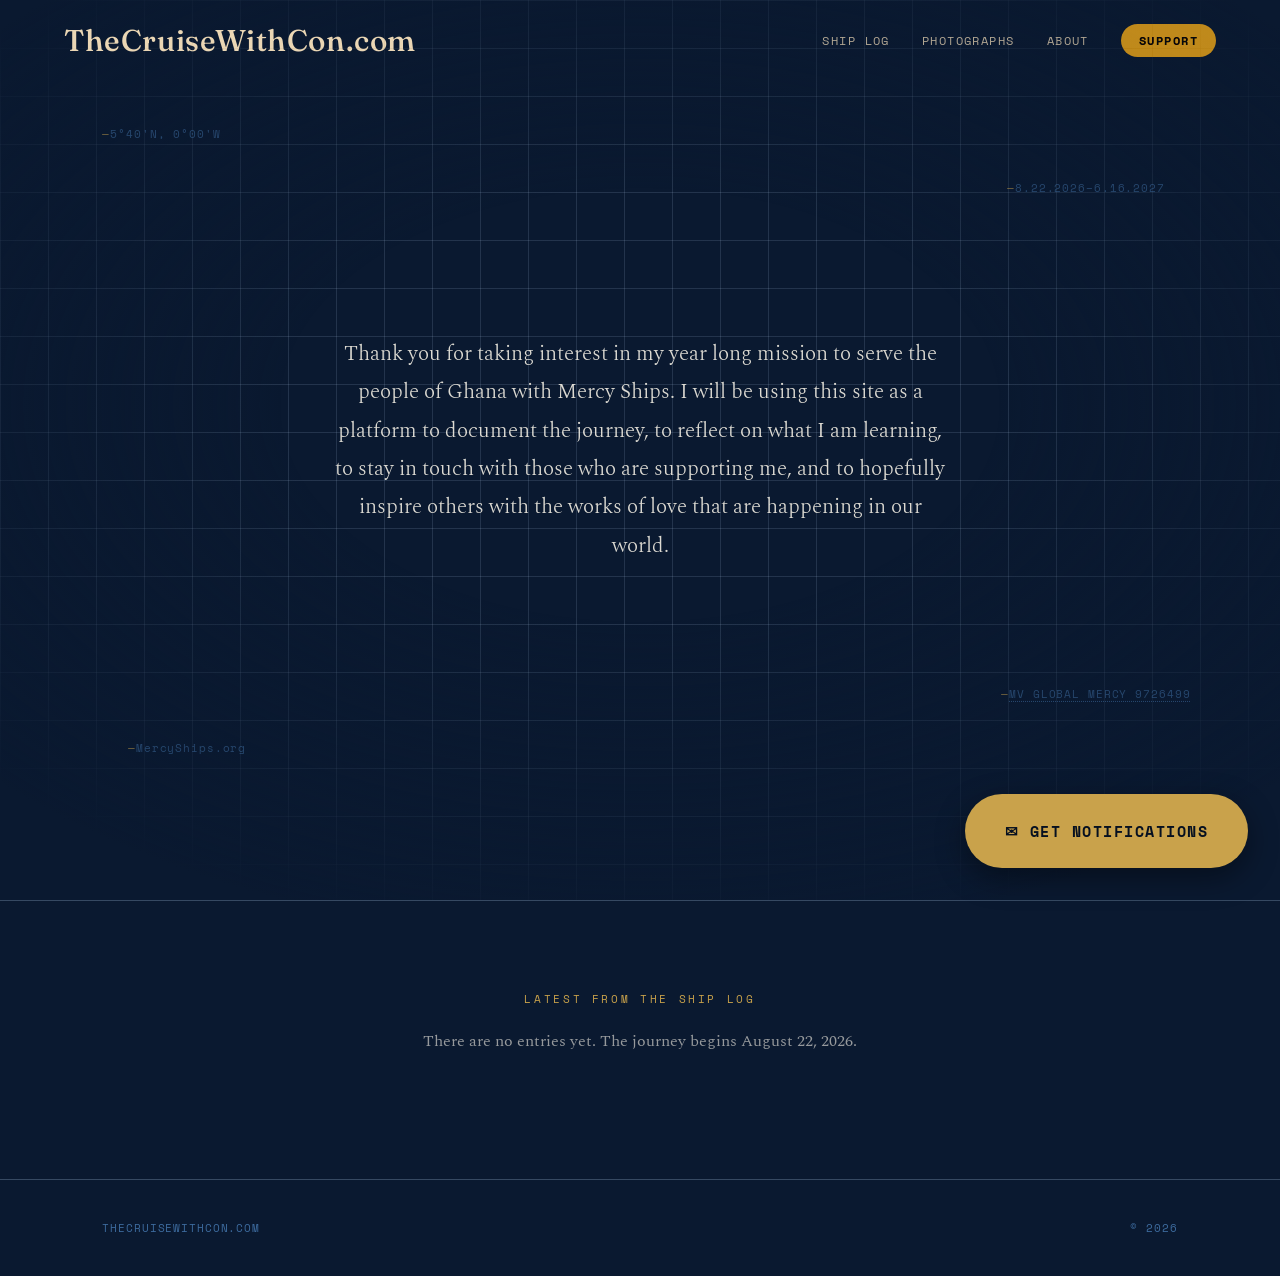
==== index.html @ 2807631b "Add files via upload" ====
<!DOCTYPE html>
<html lang="en">
<head>
<meta charset="UTF-8">
<meta name="viewport" content="width=device-width, initial-scale=1.0">
<title>TheCruiseWithCon.com</title>
<link rel="preconnect" href="https://fonts.googleapis.com">
<link rel="preconnect" href="https://fonts.gstatic.com" crossorigin>
<link href="https://fonts.googleapis.com/css2?family=Fraunces:opsz,wght@9..144,300;9..144,500;9..144,600&family=Spectral:ital,wght@0,300;0,400;1,400&family=Space+Mono:wght@400;700&display=swap" rel="stylesheet">
<link rel="stylesheet" href="css/style.css">
<style>
  /* ---- Home-only: hero ---- */
  .hero {
    position: relative;
    min-height: 100svh;
    display: flex;
    flex-direction: column;
    justify-content: center;
    align-items: center;
    text-align: center;
    padding: 0 6vw;
  }
  .grid-bg {
    position: absolute; inset: 0;
    background-image:
      linear-gradient(var(--line-pale) 1px, transparent 1px),
      linear-gradient(90deg, var(--line-pale) 1px, transparent 1px);
    background-size: 48px 48px;
    opacity: 0;
    animation: fadeGrid 2.4s ease forwards 0.2s;
  }
  .grid-bg::after {
    content: ""; position: absolute; inset: 0;
    background: radial-gradient(ellipse 70% 60% at 50% 45%, transparent 40%, var(--ink) 100%);
  }
  @keyframes fadeGrid { to { opacity: 1; } }
  .coord {
    position: absolute; font-family: 'Space Mono', monospace; font-size: 11px;
    letter-spacing: 0.08em; color: var(--line); opacity: 0; animation: fadeIn 1.2s ease forwards;
  }
  .coord::before { content: "\2014 "; color: var(--gold); }
  @keyframes fadeIn { to { opacity: 0.55; } }
  .coord-1 { top: 14%; left: 8%; animation-delay: 2.4s; }
  .coord-2 { top: 20%; right: 9%; animation-delay: 2.7s; }
  .coord-3 { bottom: 16%; left: 10%; animation-delay: 3s; }
  .coord-4 { bottom: 22%; right: 7%; animation-delay: 3.3s; }
  .coord a { color: inherit; text-decoration: underline dotted; text-underline-offset: 3px; }
  .coord a:hover, .coord a:focus-visible { color: var(--gold-bright); }
  .hero-content { position: relative; z-index: 5; opacity: 0; animation: riseIn 1.4s ease forwards 1.4s; }
  @keyframes riseIn { from { opacity: 0; transform: translateY(18px); } to { opacity: 1; transform: translateY(0); } }
  .welcome-blurb {
    max-width: 620px; font-weight: 300; font-family: 'Spectral', serif;
    font-size: clamp(1.05rem, 2vw, 1.3rem); line-height: 1.85; color: rgba(244, 239, 228, 0.9);
  }
  .scroll-cue {
    position: absolute; bottom: 40px; left: 50%; transform: translateX(-50%);
    font-family: 'Space Mono', monospace; font-size: 10px; letter-spacing: 0.2em; text-transform: uppercase;
    color: var(--line); display: flex; flex-direction: column; align-items: center; gap: 10px;
    opacity: 0; animation: fadeIn 1s ease forwards 2.4s;
  }
  .scroll-cue .stem { width: 1px; height: 34px; background: linear-gradient(var(--gold), transparent); animation: stemPulse 2.2s ease-in-out infinite 3s; }
  @keyframes stemPulse { 0%,100% { opacity: 0.4; } 50% { opacity: 1; } }
</style>
</head>
<body>

<nav>
  <a class="wordmark" href="index.html">TheCruiseWithCon.com</a>
  <ul>
    <li><a class="navlink" href="log.html">Ship Log</a></li>
    <li><a class="navlink" href="photos.html">Photographs</a></li>
    <li><a class="navlink" href="story.html">About</a></li>
    <li><a class="navlink nav-btn" href="support.html">Support</a></li>
  </ul>
</nav>

<section class="hero">
  <div class="grid-bg"></div>
  <span class="coord coord-1">5°40'N, 0°00'W</span>
  <span class="coord coord-2">8.22.2026&ndash;6.16.2027</span>
  <span class="coord coord-3">MercyShips.org</span>
  <span class="coord coord-4"><a href="https://www.marinetraffic.com/ais/details/ships/imo:9726499" target="_blank" rel="noopener">MV GLOBAL MERCY 9726499</a></span>

  <div class="hero-content">
    <p class="welcome-blurb">Thank you for taking interest in my year long mission to serve the people of Ghana with Mercy Ships. I will be using this site as a platform to document the journey, to reflect on what I am learning, to stay in touch with those who are supporting me, and to hopefully inspire others with the works of love that are happening in our world.</p>
  </div>
</section>

<main>
  <section class="latest-log">
    <span class="label">Latest From The Ship Log</span>
    <div id="latest-post-slot">
      <!-- Populated automatically by js/site.js from js/data.js -->
    </div>
  </section>
</main>

<footer>
  <span>TheCruiseWithCon.com</span>
  <span>&copy; 2026</span>
</footer>

<!-- Floating email signup — persistent on every page -->
<button class="signup-btn" id="signup-btn" aria-haspopup="dialog">&#9993; Get Notifications</button>
<div class="signup-modal" id="signup-modal" role="dialog" aria-modal="true" aria-labelledby="signup-title">
  <div class="modal-card">
    <button class="close-modal" aria-label="Close">&times;</button>
    <h3 id="signup-title">Follow the voyage</h3>
    <p>Receive email updates when new posts are added to the Ship Log, along with any prayer requests.</p>
    <form id="signup-form" name="signup" method="POST" data-netlify="true" netlify-honeypot="bot-field">
      <input type="hidden" name="form-name" value="signup">
      <p class="hp-field"><label>Don't fill this out if you're human: <input name="bot-field"></label></p>
      <input type="email" name="email" placeholder="you@email.com" required>
      <button type="submit">Notify Me</button>
    </form>
    <p class="form-success" id="form-success">You're on the list &mdash; thank you! You'll hear from me when there's news from the ship.</p>
    <p class="form-error" id="form-error">Something went wrong. Please try again, or email me directly.</p>
  </div>
</div>

<script src="js/data.js"></script>
<script src="js/site.js"></script>
</body>
</html>
---- css/style.css ----
/* =========================================================
   CRUISE WITH CON — Shared Design System
   Blueprint blue + brass/gold nautical accents
   ========================================================= */

:root {
  --ink: #0a1930;
  --ink-deep: #061020;
  --line: #3d6b9e;
  --line-pale: rgba(168, 197, 224, 0.16);
  --line-pale-strong: rgba(168, 197, 224, 0.28);
  --gold: #c9a24b;
  --gold-bright: #e8c874;
  --paper: #f4efe4;
}

* { margin: 0; padding: 0; box-sizing: border-box; }

html { scroll-behavior: smooth; }

body {
  background: var(--ink);
  color: var(--paper);
  font-family: 'Spectral', serif;
  overflow-x: hidden;
}

@media (prefers-reduced-motion: reduce) {
  * { animation-duration: 0.01ms !important; animation-iteration-count: 1 !important; transition-duration: 0.01ms !important; }
}

a { color: inherit; }

/* ---------------------------------------------------------
   NAV — shared across every page
   --------------------------------------------------------- */
nav {
  position: fixed;
  top: 0; left: 0; right: 0;
  z-index: 20;
  display: flex;
  justify-content: space-between;
  align-items: center;
  padding: 22px 5vw;
  font-family: 'Space Mono', monospace;
  font-size: 12px;
  letter-spacing: 0.12em;
  text-transform: uppercase;
  color: var(--paper);
  mix-blend-mode: difference;
}
nav .wordmark {
  font-family: 'Fraunces', serif;
  font-size: 30px;              /* doubled per request */
  letter-spacing: 0.02em;
  text-transform: none;
  font-weight: 500;
  text-decoration: none;
}
nav ul { list-style: none; display: flex; gap: 32px; }
nav a.navlink { color: inherit; text-decoration: none; opacity: 0.75; transition: opacity 0.25s ease; }
nav a.navlink:hover, nav a.navlink:focus-visible { opacity: 1; }
nav a.navlink[aria-current="page"] { opacity: 1; border-bottom: 1px solid var(--gold); padding-bottom: 3px; }
nav a.navlink.nav-btn {
  opacity: 1;
  background: var(--gold);
  color: var(--ink-deep);
  border: none;
  padding: 8px 18px;
  border-radius: 999px;
  font-weight: 700;
  transition: background 0.2s ease, transform 0.2s ease;
}
nav a.navlink.nav-btn:hover, nav a.navlink.nav-btn:focus-visible {
  background: var(--gold-bright);
  transform: translateY(-1px);
}
nav a.navlink.nav-btn[aria-current="page"] { background: var(--gold-bright); }

/* ---------------------------------------------------------
   PAGE HEADER — used on every interior page (not the hero)
   --------------------------------------------------------- */
.page-header {
  position: relative;
  padding: 180px 8vw 90px;
  border-bottom: 1px solid var(--line-pale-strong);
  background-image:
    linear-gradient(var(--line-pale) 1px, transparent 1px),
    linear-gradient(90deg, var(--line-pale) 1px, transparent 1px);
  background-size: 48px 48px;
}
.page-header::after {
  content: "";
  position: absolute; inset: 0;
  background: radial-gradient(ellipse 80% 70% at 30% 20%, transparent 30%, var(--ink) 100%);
  pointer-events: none;
}
.page-header .eyebrow {
  position: relative; z-index: 2;
  font-family: 'Space Mono', monospace;
  font-size: 11px;
  letter-spacing: 0.28em;
  text-transform: uppercase;
  color: var(--gold-bright);
  margin-bottom: 18px;
  display: block;
}
.page-header h1 {
  position: relative; z-index: 2;
  font-family: 'Fraunces', serif;
  font-weight: 500;
  font-size: clamp(2.2rem, 6vw, 4.2rem);
  line-height: 1;
}
.page-header h1 em { font-style: italic; font-weight: 300; color: var(--gold-bright); }
.page-header .dek {
  position: relative; z-index: 2;
  max-width: 560px;
  margin-top: 22px;
  font-size: 1.05rem;
  font-weight: 300;
  line-height: 1.7;
  color: rgba(244,239,228,0.82);
}

main { position: relative; z-index: 1; }

/* ---------------------------------------------------------
   PLACEHOLDER MARKER — visual map of what's incomplete
   --------------------------------------------------------- */
.placeholder {
  position: relative;
  border: 1px dashed rgba(201, 162, 75, 0.55);
  background: rgba(201, 162, 75, 0.05);
  border-radius: 2px;
}
.placeholder::before {
  content: attr(data-placeholder);
  position: absolute;
  top: -11px; left: 14px;
  background: var(--ink);
  padding: 0 8px;
  font-family: 'Space Mono', monospace;
  font-size: 10px;
  letter-spacing: 0.14em;
  text-transform: uppercase;
  color: var(--gold-bright);
}

/* ---------------------------------------------------------
   SECTION LABELS
   --------------------------------------------------------- */
.label {
  font-family: 'Space Mono', monospace;
  font-size: 11px;
  letter-spacing: 0.24em;
  text-transform: uppercase;
  color: var(--gold);
  display: block;
}

/* ---------------------------------------------------------
   HOME — latest log teaser
   --------------------------------------------------------- */
.latest-log {
  padding: 10vh 8vw 14vh;
  border-top: 1px solid var(--line-pale-strong);
  text-align: center;
}
.latest-log .label { margin-bottom: 22px; }
#latest-post-slot {
  max-width: 560px;
  margin: 0 auto;
}
#latest-post-slot a {
  text-decoration: none;
  display: block;
}
#latest-post-slot .post-date {
  font-family: 'Space Mono', monospace;
  font-size: 12px;
  letter-spacing: 0.1em;
  color: var(--line);
  margin-bottom: 10px;
}
#latest-post-slot .post-title {
  font-family: 'Fraunces', serif;
  font-weight: 500;
  font-size: clamp(1.6rem, 4vw, 2.4rem);
  transition: color 0.25s ease;
}
#latest-post-slot a:hover .post-title,
#latest-post-slot a:focus-visible .post-title { color: var(--gold-bright); }

.about-line {
  max-width: 620px;
  margin: 0 auto;
  padding: 8vh 8vw 0;
  text-align: center;
  font-size: 1.05rem;
  font-weight: 300;
  line-height: 1.7;
  color: rgba(244,239,228,0.85);
}

/* ---------------------------------------------------------
   LOG — list of entries
   --------------------------------------------------------- */
.log-list {
  max-width: 780px;
  margin: 0 auto;
  padding: 8vh 8vw 16vh;
}
.log-entry {
  padding: 40px 0;
  border-bottom: 1px solid var(--line-pale-strong);
}
.log-entry:first-child { padding-top: 0; }
.log-entry .post-date {
  font-family: 'Space Mono', monospace;
  font-size: 12px;
  letter-spacing: 0.1em;
  color: var(--line);
  margin-bottom: 10px;
}
.log-entry h2 {
  font-family: 'Fraunces', serif;
  font-weight: 500;
  font-size: clamp(1.4rem, 3.4vw, 2rem);
  margin-bottom: 12px;
}
.log-entry h2 a { text-decoration: none; }
.log-entry h2 a:hover, .log-entry h2 a:focus-visible { color: var(--gold-bright); }
.log-entry .excerpt {
  font-weight: 300;
  line-height: 1.75;
  color: rgba(244,239,228,0.85);
  max-width: 640px;
}
.log-entry .prayer-note {
  margin-top: 18px;
  padding: 16px 20px;
  border-left: 2px solid var(--gold);
  font-size: 0.92rem;
  font-style: italic;
  color: rgba(232,200,116,0.9);
  background: rgba(201,162,75,0.06);
}
.log-entry .photo-count {
  margin-top: 14px;
  font-family: 'Space Mono', monospace;
  font-size: 11px;
  letter-spacing: 0.08em;
  color: var(--gold);
  text-decoration: none;
  display: inline-block;
}
.log-entry .photo-count:hover { color: var(--gold-bright); }

/* ---------------------------------------------------------
   PHOTOGRAPHS — grid
   --------------------------------------------------------- */
.photo-grid {
  max-width: 1100px;
  margin: 0 auto;
  padding: 8vh 6vw 16vh;
  display: grid;
  grid-template-columns: repeat(auto-fill, minmax(300px, 1fr));
  gap: 42px 32px;
}
.photo-card figure {
  border: 1px solid var(--line-pale-strong);
  padding: 10px;
}
.photo-card img {
  width: 100%;
  display: block;
  filter: sepia(8%) saturate(85%);
}
.photo-card figcaption {
  padding: 14px 4px 4px;
  font-weight: 300;
  font-size: 0.95rem;
  line-height: 1.5;
  color: rgba(244,239,228,0.85);
}
.photo-card .from-post {
  display: inline-block;
  margin-top: 8px;
  font-family: 'Space Mono', monospace;
  font-size: 10.5px;
  letter-spacing: 0.08em;
  text-transform: uppercase;
  color: var(--gold);
  text-decoration: none;
}
.photo-card .from-post:hover { color: var(--gold-bright); }

/* ---------------------------------------------------------
   SUPPORT
   --------------------------------------------------------- */
.support-body {
  max-width: 680px;
  margin: 0 auto;
  padding: 8vh 8vw 16vh;
}
.support-body .intro {
  font-weight: 300;
  line-height: 1.8;
  font-size: 1.05rem;
  color: rgba(244,239,228,0.88);
  margin-bottom: 48px;
}
.give-methods {
  display: grid;
  grid-template-columns: repeat(auto-fit, minmax(200px, 1fr));
  gap: 20px;
  margin-bottom: 56px;
}
.give-method {
  border: 1px solid var(--line-pale-strong);
  padding: 26px;
}
.give-method .label { margin-bottom: 12px; }
.give-method .value {
  font-family: 'Fraunces', serif;
  font-size: 1.25rem;
}
.give-method .value.value-compact { font-size: 1.02rem; word-break: break-word; }
.support-divider {
  border: none;
  border-top: 1px solid var(--line-pale-strong);
  margin: 48px 0;
}
.substack-pointer {
  font-weight: 300;
  line-height: 1.75;
  color: rgba(244,239,228,0.82);
}
.substack-btn {
  display: inline-flex;
  align-items: center;
  gap: 8px;
  margin-top: 18px;
  padding: 13px 26px;
  background: transparent;
  border: 1px solid var(--gold);
  border-radius: 999px;
  color: var(--gold-bright) !important;
  text-decoration: none !important;
  font-family: 'Space Mono', monospace;
  font-size: 12px;
  letter-spacing: 0.08em;
  text-transform: uppercase;
  transition: background 0.2s ease, color 0.2s ease;
}
.substack-btn:hover, .substack-btn:focus-visible {
  background: var(--gold);
  color: var(--ink-deep) !important;
}
.prayer-general {
  border: 1px solid var(--line-pale-strong);
  border-left: 2px solid var(--gold);
  padding: 26px;
  margin-top: 12px;
}
.prayer-general .label { margin-bottom: 12px; }

/* ---------------------------------------------------------
   SUPPORT — icon nav + fine print
   --------------------------------------------------------- */
.support-icon-nav {
  display: flex;
  justify-content: center;
  gap: 20px;
  flex-wrap: wrap;
  margin-bottom: 56px;
}
.icon-link {
  display: flex;
  flex-direction: column;
  align-items: center;
  gap: 10px;
  text-decoration: none;
  padding: 22px 28px;
  border: 1px solid var(--line-pale-strong);
  border-radius: 4px;
  transition: border-color 0.2s ease, transform 0.2s ease;
  min-width: 120px;
}
.icon-link:hover, .icon-link:focus-visible {
  border-color: var(--gold);
  transform: translateY(-2px);
}
.icon-link svg { width: 30px; height: 30px; }
.icon-link svg circle, .icon-link svg path, .icon-link svg line { stroke: var(--gold-bright); }
.icon-link span {
  font-family: 'Space Mono', monospace;
  font-size: 11px;
  letter-spacing: 0.14em;
  text-transform: uppercase;
  color: var(--paper);
}
.support-section { scroll-margin-top: 100px; margin-bottom: 56px; }
.support-section h2 {
  font-family: 'Fraunces', serif;
  font-weight: 500;
  font-size: 1.5rem;
  color: var(--gold-bright);
  margin-bottom: 20px;
  padding-bottom: 12px;
  border-bottom: 1px solid rgba(201, 162, 75, 0.35);
}
.support-section p {
  font-weight: 300;
  line-height: 1.8;
  font-size: 1.02rem;
  color: rgba(244,239,228,0.88);
  margin-bottom: 18px;
}
.support-section ol {
  margin: 0 0 18px 22px;
  font-weight: 300;
  line-height: 1.8;
  font-size: 1.02rem;
  color: rgba(244,239,228,0.88);
}
.support-section ol li { margin-bottom: 6px; }
.fine-print {
  font-size: 0.86rem;
  line-height: 1.7;
  color: rgba(168, 197, 224, 0.65);
}

/* ---------------------------------------------------------
   STORY
   --------------------------------------------------------- */
.story-body {
  max-width: 680px;
  margin: 0 auto;
  padding: 8vh 8vw 16vh;
  font-weight: 300;
  line-height: 1.85;
  font-size: 1.08rem;
  color: rgba(244,239,228,0.88);
}
.story-body h2 {
  font-family: 'Fraunces', serif;
  font-weight: 500;
  font-size: 1.5rem;
  color: var(--gold-bright);
  margin: 44px 0 16px;
  padding-bottom: 12px;
  border-bottom: 1px solid rgba(201, 162, 75, 0.35);
}
.story-body p { border-left: 2px solid rgba(201, 162, 75, 0.4); padding-left: 20px; }
.story-body .placeholder { padding: 28px 24px; margin: 10px 0 30px; border-left: none; }
.story-body em { color: var(--gold-bright); font-style: italic; }

/* ---------------------------------------------------------
   STORY — Basic Facts grid
   --------------------------------------------------------- */
.fact-grid {
  display: grid;
  grid-template-columns: repeat(auto-fit, minmax(220px, 1fr));
  gap: 18px;
  margin: 10px 0 50px;
}
.fact-card {
  border: 1px solid var(--line-pale-strong);
  border-left: 2px solid var(--gold);
  padding: 20px 22px;
  padding-left: 20px;
}
.fact-card .label { margin-bottom: 8px; }
.fact-card .value {
  font-family: 'Fraunces', serif;
  font-size: 1.1rem;
  line-height: 1.4;
}
.fact-card.wide {
  grid-column: 1 / -1;
}
.fact-card.wide .value {
  font-family: 'Spectral', serif;
  font-weight: 300;
  font-size: 1rem;
  line-height: 1.7;
  color: rgba(244,239,228,0.85);
}

/* ---------------------------------------------------------
   FLOATING SIGNUP BUTTON — persistent, bottom right
   --------------------------------------------------------- */
.signup-btn {
  position: fixed;
  bottom: 32px;
  right: 32px;
  z-index: 30;
  display: flex;
  align-items: center;
  gap: 14px;
  padding: 26px 40px;
  background: var(--gold);
  color: var(--ink-deep);
  border: none;
  border-radius: 999px;
  font-family: 'Space Mono', monospace;
  font-size: 15px;
  letter-spacing: 0.1em;
  text-transform: uppercase;
  font-weight: 700;
  cursor: pointer;
  box-shadow: 0 10px 30px rgba(0,0,0,0.4);
  transition: transform 0.2s ease, background 0.2s ease;
}
.signup-btn:hover, .signup-btn:focus-visible {
  background: var(--gold-bright);
  transform: translateY(-2px);
}

.signup-modal {
  position: fixed;
  inset: 0;
  z-index: 40;
  display: none;
  align-items: center;
  justify-content: center;
  background: rgba(6, 16, 32, 0.82);
  padding: 24px;
}
.signup-modal.open { display: flex; }
.signup-modal .modal-card {
  width: 100%;
  max-width: 420px;
  background: var(--ink-deep);
  border: 1px solid var(--line-pale-strong);
  padding: 40px 32px;
  position: relative;
}
.signup-modal h3 {
  font-family: 'Fraunces', serif;
  font-weight: 500;
  font-size: 1.5rem;
  margin-bottom: 12px;
}
.signup-modal p {
  font-weight: 300;
  font-size: 0.95rem;
  line-height: 1.6;
  color: rgba(244,239,228,0.8);
  margin-bottom: 24px;
}
.signup-modal form { display: flex; flex-direction: column; gap: 14px; }
.signup-modal input[type="email"] {
  background: transparent;
  border: 1px solid var(--line-pale-strong);
  color: var(--paper);
  padding: 12px 14px;
  font-family: 'Spectral', serif;
  font-size: 1rem;
}
.signup-modal input[type="email"]::placeholder { color: rgba(244,239,228,0.4); }
.signup-modal button[type="submit"] {
  background: var(--gold);
  color: var(--ink-deep);
  border: none;
  padding: 12px 14px;
  font-family: 'Space Mono', monospace;
  font-size: 11.5px;
  letter-spacing: 0.1em;
  text-transform: uppercase;
  font-weight: 700;
  cursor: pointer;
}
.signup-modal .close-modal {
  position: absolute;
  top: 16px; right: 18px;
  background: none;
  border: none;
  color: var(--paper);
  font-size: 20px;
  cursor: pointer;
  opacity: 0.6;
}
.signup-modal .close-modal:hover { opacity: 1; }
.hp-field { position: absolute; left: -9999px; }
.form-success, .form-error {
  display: none;
  font-weight: 300;
  font-size: 0.95rem;
  line-height: 1.6;
}
.form-success.show, .form-error.show { display: block; }
.form-success { color: var(--gold-bright); }
.form-error { color: #e8a874; margin-top: 10px; }

/* ---------------------------------------------------------
   FOOTER
   --------------------------------------------------------- */
footer {
  padding: 40px 8vw;
  border-top: 1px solid var(--line-pale-strong);
  display: flex;
  justify-content: space-between;
  flex-wrap: wrap;
  gap: 16px;
  font-family: 'Space Mono', monospace;
  font-size: 11px;
  letter-spacing: 0.08em;
  color: var(--line);
  text-transform: uppercase;
}

/* ---------------------------------------------------------
   MOBILE — phones and small tablets
   --------------------------------------------------------- */
@media (max-width: 700px) {
  nav {
    flex-wrap: wrap;
    row-gap: 12px;
    padding: 16px 6vw;
  }
  nav .wordmark { flex: 1 0 100%; font-size: 19px; }
  nav ul { gap: 14px 20px; flex-wrap: wrap; font-size: 10.5px; }
  nav a.navlink.nav-btn { padding: 6px 14px; }

  .page-header { padding: 150px 6vw 60px; }
  .page-header h1 { font-size: clamp(1.9rem, 8vw, 3rem); }

  .coord { font-size: 9.5px; }
  .coord-1 { top: 22%; }
  .coord-2 { top: 27%; }
  .coord-3 { bottom: 22%; }
  .coord-4 { bottom: 27%; }

  .signup-btn {
    bottom: 18px;
    right: 18px;
    padding: 16px 22px;
    font-size: 12px;
    gap: 8px;
  }

  .signup-modal .modal-card { padding: 30px 22px; }

  .photo-grid {
    grid-template-columns: 1fr;
    gap: 30px;
    padding: 6vh 6vw 10vh;
  }

  .give-methods { grid-template-columns: 1fr; }
  .fact-grid { grid-template-columns: 1fr; }
  .support-icon-nav { gap: 12px; }
  .icon-link { padding: 16px 18px; min-width: 96px; }
  .support-section { scroll-margin-top: 90px; }

  .story-body, .support-body, .log-list { padding-left: 6vw; padding-right: 6vw; }
  .story-body p { padding-left: 14px; }

  footer { padding: 30px 6vw; font-size: 10px; }
}
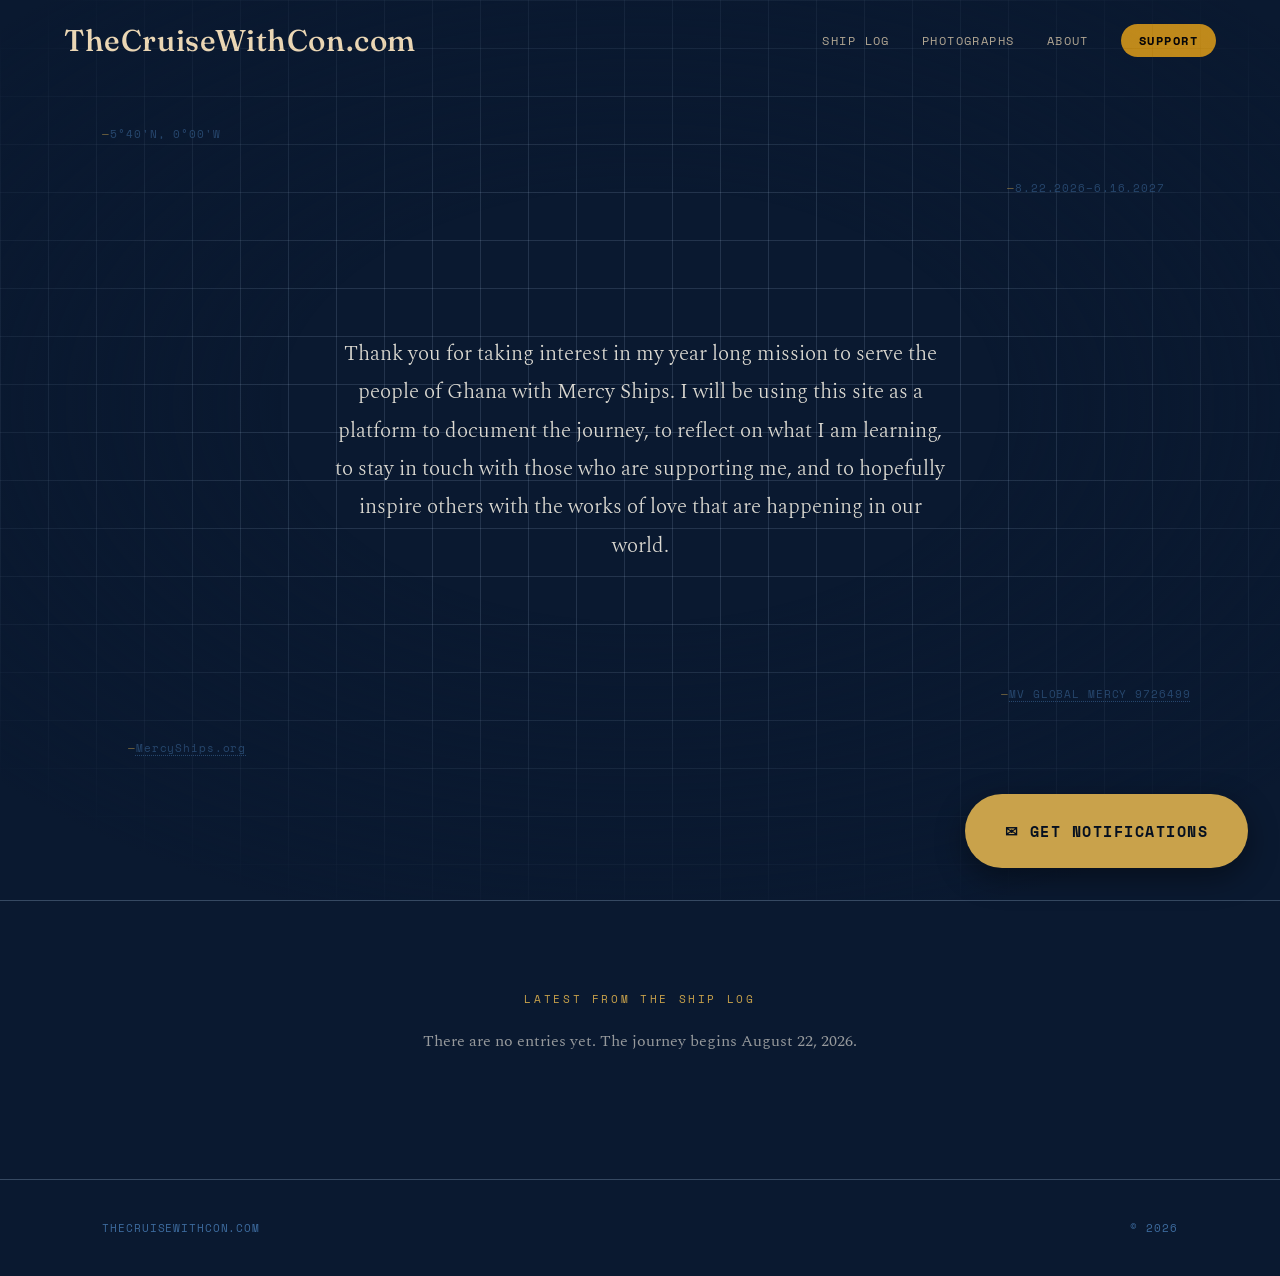
==== commit 59ffb761: "Add files via upload" ====
--- a/index.html
+++ b/index.html
@@ -8,6 +8,11 @@
 <link rel="preconnect" href="https://fonts.gstatic.com" crossorigin>
 <link href="https://fonts.googleapis.com/css2?family=Fraunces:opsz,wght@9..144,300;9..144,500;9..144,600&family=Spectral:ital,wght@0,300;0,400;1,400&family=Space+Mono:wght@400;700&display=swap" rel="stylesheet">
 <link rel="stylesheet" href="css/style.css">
+<link rel="icon" type="image/svg+xml" href="favicon.svg">
+<link rel="alternate icon" href="favicon.ico">
+<link rel="icon" type="image/png" sizes="32x32" href="favicon-32.png">
+<link rel="icon" type="image/png" sizes="16x16" href="favicon-16.png">
+<link rel="apple-touch-icon" href="apple-touch-icon.png">
 <style>
   /* ---- Home-only: hero ---- */
   .hero {
@@ -78,7 +83,7 @@
   <div class="grid-bg"></div>
   <span class="coord coord-1">5°40'N, 0°00'W</span>
   <span class="coord coord-2">8.22.2026&ndash;6.16.2027</span>
-  <span class="coord coord-3">MercyShips.org</span>
+  <span class="coord coord-3"><a href="https://www.mercyships.org" target="_blank" rel="noopener">MercyShips.org</a></span>
   <span class="coord coord-4"><a href="https://www.marinetraffic.com/ais/details/ships/imo:9726499" target="_blank" rel="noopener">MV GLOBAL MERCY 9726499</a></span>
 
   <div class="hero-content">
@@ -106,7 +111,7 @@
   <div class="modal-card">
     <button class="close-modal" aria-label="Close">&times;</button>
     <h3 id="signup-title">Follow the voyage</h3>
-    <p>Receive email updates when new posts are added to the Ship Log, along with any prayer requests.</p>
+    <p id="modal-intro">Receive email updates when new posts are added to the Ship Log, along with any prayer requests.</p>
     <form id="signup-form" name="signup" method="POST" data-netlify="true" netlify-honeypot="bot-field">
       <input type="hidden" name="form-name" value="signup">
       <p class="hp-field"><label>Don't fill this out if you're human: <input name="bot-field"></label></p>
--- a/css/style.css
+++ b/css/style.css
@@ -374,25 +374,27 @@
   justify-content: center;
   gap: 20px;
   flex-wrap: wrap;
-  margin-bottom: 56px;
+  margin: 24px 0 64px;
 }
 .icon-link {
   display: flex;
   flex-direction: column;
   align-items: center;
+  justify-content: center;
   gap: 10px;
   text-decoration: none;
-  padding: 22px 28px;
+  padding: 28px 34px;
   border: 1px solid var(--line-pale-strong);
   border-radius: 4px;
   transition: border-color 0.2s ease, transform 0.2s ease;
-  min-width: 120px;
+  min-width: 130px;
+  cursor: pointer;
 }
 .icon-link:hover, .icon-link:focus-visible {
   border-color: var(--gold);
   transform: translateY(-2px);
 }
-.icon-link svg { width: 30px; height: 30px; }
+.icon-link svg { width: 30px; height: 30px; pointer-events: none; }
 .icon-link svg circle, .icon-link svg path, .icon-link svg line { stroke: var(--gold-bright); }
 .icon-link span {
   font-family: 'Space Mono', monospace;
@@ -400,6 +402,7 @@
   letter-spacing: 0.14em;
   text-transform: uppercase;
   color: var(--paper);
+  pointer-events: none;
 }
 .support-section { scroll-margin-top: 100px; margin-bottom: 56px; }
 .support-section h2 {
@@ -427,9 +430,9 @@
 }
 .support-section ol li { margin-bottom: 6px; }
 .fine-print {
-  font-size: 0.86rem;
+  font-size: 0.8rem;
   line-height: 1.7;
-  color: rgba(168, 197, 224, 0.65);
+  color: rgba(232, 200, 116, 0.75);
 }
 
 /* ---------------------------------------------------------
@@ -478,6 +481,8 @@
   font-size: 1.1rem;
   line-height: 1.4;
 }
+.fact-card .value a { text-decoration: underline dotted; text-underline-offset: 3px; }
+.fact-card .value a:hover, .fact-card .value a:focus-visible { color: var(--gold-bright); }
 .fact-card.wide {
   grid-column: 1 / -1;
 }
@@ -544,6 +549,7 @@
   font-size: 1.5rem;
   margin-bottom: 12px;
 }
+.signup-modal h3.success-title { color: var(--gold-bright); }
 .signup-modal p {
   font-weight: 300;
   font-size: 0.95rem;
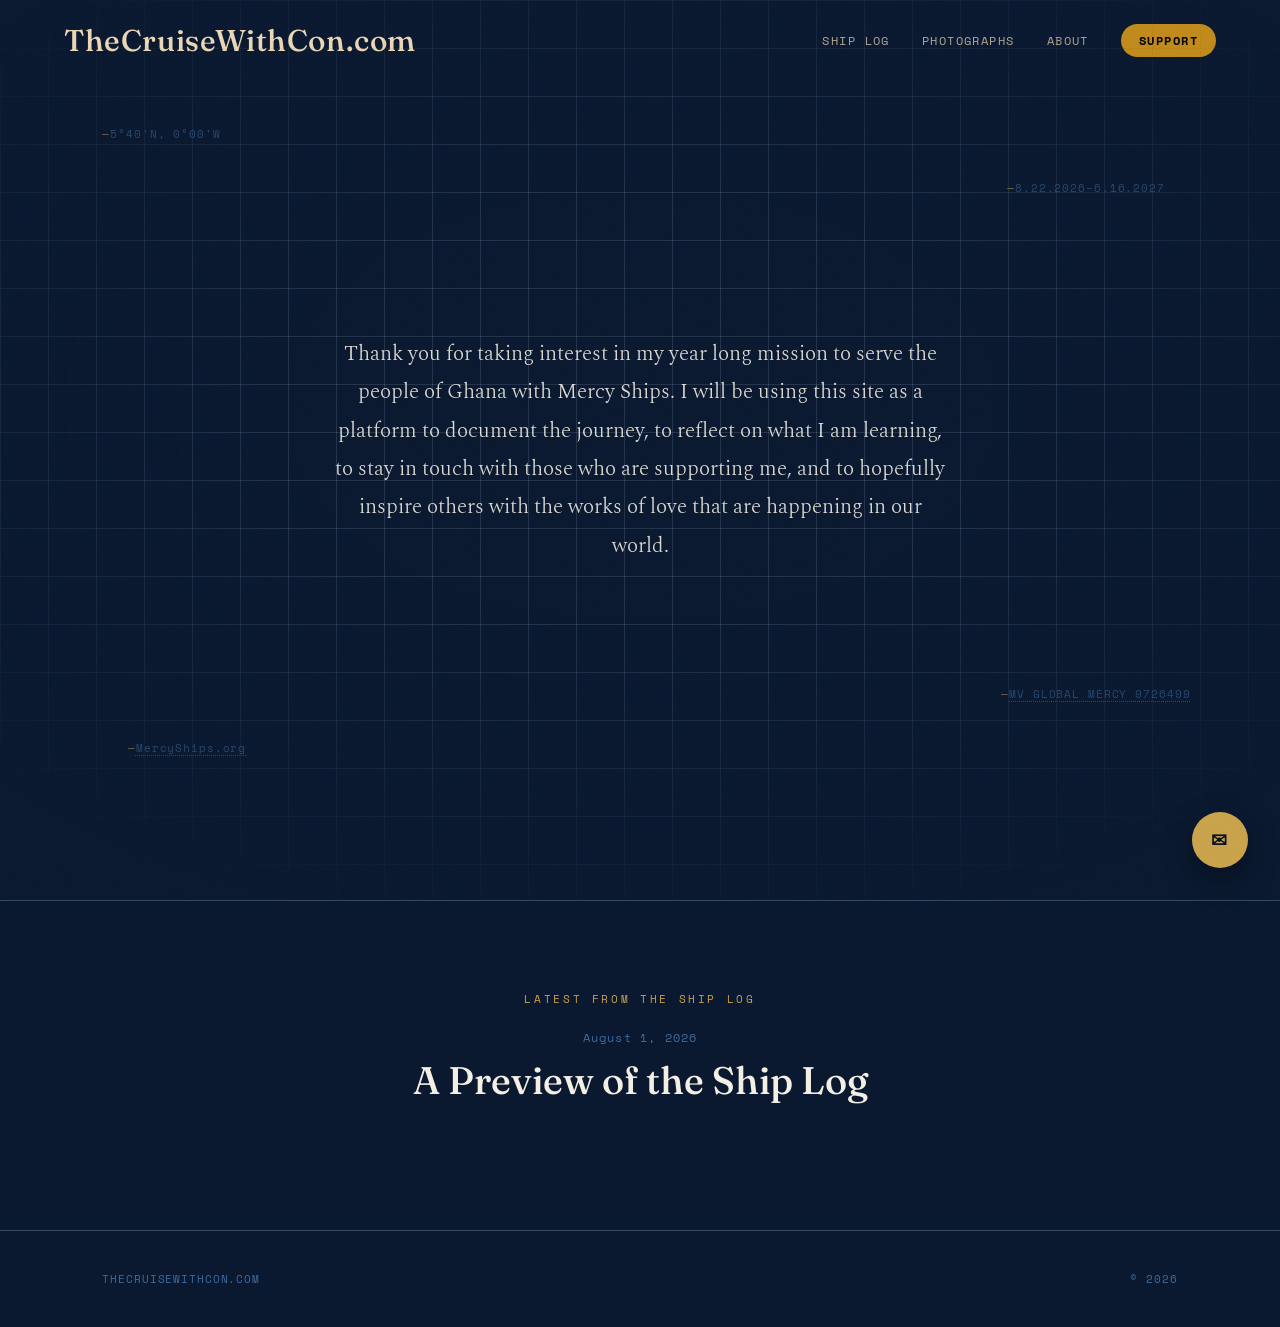
==== commit b90ae915: "Fix floating signup button overlapping content; add grain texture and page-header entrance animation" ====
--- a/index.html
+++ b/index.html
@@ -106,19 +106,19 @@
 </footer>
 
 <!-- Floating email signup — persistent on every page -->
-<button class="signup-btn" id="signup-btn" aria-haspopup="dialog">&#9993; Get Notifications</button>
+<button class="signup-btn" id="signup-btn" aria-haspopup="dialog" aria-label="Get Notifications"><span class="btn-icon" aria-hidden="true">&#9993;</span><span class="btn-label">Get Notifications</span></button>
 <div class="signup-modal" id="signup-modal" role="dialog" aria-modal="true" aria-labelledby="signup-title">
   <div class="modal-card">
     <button class="close-modal" aria-label="Close">&times;</button>
     <h3 id="signup-title">Follow the voyage</h3>
-    <p id="modal-intro">Receive email updates when new posts are added to the Ship Log, along with any prayer requests.</p>
+    <p id="modal-intro">Enter your email to receive notifications for new posts to the ship log.</p>
     <form id="signup-form" name="signup" method="POST" data-netlify="true" netlify-honeypot="bot-field">
       <input type="hidden" name="form-name" value="signup">
       <p class="hp-field"><label>Don't fill this out if you're human: <input name="bot-field"></label></p>
       <input type="email" name="email" placeholder="you@email.com" required>
       <button type="submit">Notify Me</button>
     </form>
-    <p class="form-success" id="form-success">You're on the list &mdash; thank you! You'll hear from me when there's news from the ship.</p>
+    <p class="form-success" id="form-success">You're on the list, thank you! You'll hear from me when there's news from the ship.</p>
     <p class="form-error" id="form-error">Something went wrong. Please try again, or email me directly.</p>
   </div>
 </div>
--- a/css/style.css
+++ b/css/style.css
@@ -23,6 +23,18 @@
   color: var(--paper);
   font-family: 'Spectral', serif;
   overflow-x: hidden;
+}
+
+/* ---- Film-grain texture: keeps flat dark sections from feeling sterile ---- */
+body::after {
+  content: "";
+  position: fixed;
+  inset: 0;
+  z-index: 999;
+  pointer-events: none;
+  opacity: 0.05;
+  mix-blend-mode: overlay;
+  background-image: url("data:image/svg+xml,%3Csvg xmlns='http://www.w3.org/2000/svg' width='180' height='180'%3E%3Cfilter id='n'%3E%3CfeTurbulence type='fractalNoise' baseFrequency='0.9' numOctaves='2' stitchTiles='stitch'/%3E%3C/filter%3E%3Crect width='100%25' height='100%25' filter='url(%23n)'/%3E%3C/svg%3E");
 }
 
 @media (prefers-reduced-motion: reduce) {
@@ -122,6 +134,13 @@
   line-height: 1.7;
   color: rgba(244,239,228,0.82);
 }
+.page-header .eyebrow, .page-header h1, .page-header .dek {
+  opacity: 0;
+  animation: pageRise 0.9s ease forwards;
+}
+.page-header h1 { animation-delay: 0.08s; }
+.page-header .dek { animation-delay: 0.2s; }
+@keyframes pageRise { from { opacity: 0; transform: translateY(14px); } to { opacity: 1; transform: translateY(0); } }
 
 main { position: relative; z-index: 1; }
 
@@ -204,97 +223,245 @@
 }
 
 /* ---------------------------------------------------------
-   LOG — list of entries
-   --------------------------------------------------------- */
-.log-list {
-  max-width: 780px;
+   LOG — bookshelf
+   --------------------------------------------------------- */
+.bookshelf-wrap {
+  max-width: 1100px;
   margin: 0 auto;
-  padding: 8vh 8vw 16vh;
-}
-.log-entry {
-  padding: 40px 0;
-  border-bottom: 1px solid var(--line-pale-strong);
-}
-.log-entry:first-child { padding-top: 0; }
-.log-entry .post-date {
+  padding: 8vh 6vw 16vh;
+  overflow-x: auto;
+  overflow-y: visible;
+}
+.bookshelf {
+  display: flex;
+  align-items: flex-end;
+  gap: 14px;
+  min-height: 260px;
+  padding: 0 4px 22px;
+  position: relative;
+  width: max-content;
+  min-width: 100%;
+}
+.bookshelf::after {
+  content: "";
+  position: absolute;
+  left: 0; right: 0; bottom: 14px;
+  height: 3px;
+  background: linear-gradient(90deg, transparent, var(--gold) 8%, var(--gold) 92%, transparent);
+  box-shadow: 0 12px 22px -6px rgba(201,162,75,0.35);
+}
+.book-spine {
+  position: relative;
+  width: 62px;
+  border: none;
+  border-radius: 3px 6px 6px 3px;
+  cursor: pointer;
+  display: flex;
+  flex-direction: column;
+  align-items: center;
+  justify-content: flex-end;
+  padding: 14px 0 18px;
+  box-shadow: 2px 0 0 rgba(0,0,0,0.25) inset, 3px 6px 14px rgba(0,0,0,0.4);
+  transition: transform 0.25s ease, box-shadow 0.25s ease;
+  z-index: 1;
+}
+.book-spine:hover, .book-spine:focus-visible {
+  transform: translateY(-14px) rotate(-1.5deg);
+  z-index: 5;
+  box-shadow: 2px 0 0 rgba(0,0,0,0.25) inset, 4px 14px 22px rgba(0,0,0,0.5);
+}
+.book-spine::before, .book-spine::after {
+  content: "";
+  position: absolute;
+  left: 8px; right: 8px;
+  height: 2px;
+  background: rgba(232,200,116,0.55);
+}
+.book-spine::before { top: 12px; }
+.book-spine::after { bottom: 12px; }
+.book-spine .spine-date {
+  writing-mode: vertical-rl;
+  transform: rotate(180deg);
+  font-family: 'Space Mono', monospace;
+  font-size: 11px;
+  letter-spacing: 0.14em;
+  color: var(--gold-bright);
+  white-space: nowrap;
+}
+.book-spine .spine-glint {
+  position: absolute;
+  top: 0; bottom: 0; left: 4px;
+  width: 6px;
+  background: linear-gradient(90deg, rgba(255,255,255,0.14), transparent);
+  border-radius: 3px;
+}
+
+/* ---- open-book overlay ---- */
+.book-overlay {
+  position: fixed;
+  inset: 0;
+  z-index: 60;
+  background: rgba(6, 16, 32, 0.88);
+  display: flex;
+  align-items: center;
+  justify-content: center;
+  opacity: 0;
+  pointer-events: none;
+  transition: opacity 0.35s ease;
+  padding: 24px;
+}
+.book-overlay.open { opacity: 1; pointer-events: auto; }
+.book-3d {
+  perspective: 2200px;
+  width: min(720px, 100%);
+  max-height: 82vh;
+}
+.book-inner {
+  position: relative;
+  width: 100%;
+  transform: scale(0.92);
+  transition: transform 0.4s ease;
+}
+.book-overlay.open .book-inner { transform: scale(1); }
+.book-page {
+  background: var(--paper);
+  color: var(--ink-deep);
+  border-radius: 4px;
+  padding: 48px clamp(24px, 5vw, 60px) 56px;
+  max-height: 82vh;
+  overflow-y: auto;
+  box-shadow: 0 30px 70px rgba(0,0,0,0.5);
+}
+.book-cover {
+  position: absolute;
+  inset: 0;
+  border-radius: 4px 6px 6px 4px;
+  transform-origin: left center;
+  transform: rotateY(0deg);
+  transition: transform 0.85s cubic-bezier(0.65, 0, 0.35, 1);
+  backface-visibility: hidden;
+  display: flex;
+  align-items: center;
+  justify-content: center;
+  text-align: center;
+  padding: 40px;
+  box-shadow: 0 30px 70px rgba(0,0,0,0.5);
+}
+.book-overlay .book-cover.opening { transform: rotateY(-165deg); }
+.book-cover .cover-title {
+  font-family: 'Fraunces', serif;
+  font-weight: 500;
+  font-size: clamp(1.4rem, 3.6vw, 2.1rem);
+  color: var(--gold-bright);
+  line-height: 1.3;
+}
+.book-cover .cover-date {
+  font-family: 'Space Mono', monospace;
+  font-size: 12px;
+  letter-spacing: 0.16em;
+  color: rgba(232,200,116,0.75);
+  margin-top: 14px;
+}
+.book-close {
+  position: absolute;
+  top: -14px; right: -14px;
+  width: 38px; height: 38px;
+  border-radius: 50%;
+  border: none;
+  background: var(--gold);
+  color: var(--ink-deep);
+  font-size: 20px;
+  line-height: 1;
+  cursor: pointer;
+  z-index: 3;
+}
+.book-close:hover { background: var(--gold-bright); }
+.book-page .page-date {
   font-family: 'Space Mono', monospace;
   font-size: 12px;
   letter-spacing: 0.1em;
   color: var(--line);
   margin-bottom: 10px;
 }
-.log-entry h2 {
+.book-page h2 {
   font-family: 'Fraunces', serif;
   font-weight: 500;
-  font-size: clamp(1.4rem, 3.4vw, 2rem);
-  margin-bottom: 12px;
-}
-.log-entry h2 a { text-decoration: none; }
-.log-entry h2 a:hover, .log-entry h2 a:focus-visible { color: var(--gold-bright); }
-.log-entry .excerpt {
-  font-weight: 300;
-  line-height: 1.75;
-  color: rgba(244,239,228,0.85);
-  max-width: 640px;
-}
-.log-entry .prayer-note {
-  margin-top: 18px;
+  font-size: clamp(1.5rem, 3.4vw, 2.1rem);
+  margin-bottom: 18px;
+  color: var(--ink-deep);
+}
+.book-page p {
+  font-weight: 400;
+  line-height: 1.85;
+  color: rgba(6,16,32,0.85);
+  margin-bottom: 16px;
+}
+.book-page .prayer-note {
+  margin: 22px 0;
   padding: 16px 20px;
   border-left: 2px solid var(--gold);
   font-size: 0.92rem;
   font-style: italic;
-  color: rgba(232,200,116,0.9);
-  background: rgba(201,162,75,0.06);
-}
-.log-entry .photo-count {
-  margin-top: 14px;
-  font-family: 'Space Mono', monospace;
-  font-size: 11px;
-  letter-spacing: 0.08em;
-  color: var(--gold);
-  text-decoration: none;
-  display: inline-block;
-}
-.log-entry .photo-count:hover { color: var(--gold-bright); }
-
-/* ---------------------------------------------------------
-   PHOTOGRAPHS — grid
+  color: rgba(6,16,32,0.75);
+  background: rgba(201,162,75,0.1);
+}
+.book-page .page-photos {
+  display: flex;
+  flex-wrap: wrap;
+  gap: 22px;
+  margin-top: 30px;
+}
+
+/* ---------------------------------------------------------
+   PHOTOGRAPHS — polaroid grid
    --------------------------------------------------------- */
 .photo-grid {
   max-width: 1100px;
   margin: 0 auto;
   padding: 8vh 6vw 16vh;
   display: grid;
-  grid-template-columns: repeat(auto-fill, minmax(300px, 1fr));
-  gap: 42px 32px;
-}
-.photo-card figure {
-  border: 1px solid var(--line-pale-strong);
-  padding: 10px;
-}
-.photo-card img {
+  grid-template-columns: repeat(auto-fill, minmax(260px, 1fr));
+  gap: 48px 36px;
+}
+.polaroid {
+  display: block;
+  text-decoration: none;
+  background: #fbf8f0;
+  padding: 14px 14px 18px;
+  border-radius: 2px;
+  box-shadow: 0 10px 24px rgba(0,0,0,0.35), 0 2px 4px rgba(0,0,0,0.2);
+  transition: transform 0.25s ease, box-shadow 0.25s ease;
+}
+.polaroid:hover, .polaroid:focus-visible {
+  transform: translateY(-4px) rotate(0deg) !important;
+  box-shadow: 0 16px 30px rgba(0,0,0,0.45), 0 2px 4px rgba(0,0,0,0.2);
+}
+.polaroid img {
   width: 100%;
   display: block;
   filter: sepia(8%) saturate(85%);
 }
-.photo-card figcaption {
-  padding: 14px 4px 4px;
-  font-weight: 300;
-  font-size: 0.95rem;
-  line-height: 1.5;
-  color: rgba(244,239,228,0.85);
-}
-.photo-card .from-post {
-  display: inline-block;
-  margin-top: 8px;
-  font-family: 'Space Mono', monospace;
-  font-size: 10.5px;
+.polaroid .caption {
+  padding: 14px 4px 0;
+  font-family: 'Fraunces', serif;
+  font-style: italic;
+  font-weight: 400;
+  font-size: 0.98rem;
+  line-height: 1.4;
+  color: var(--ink-deep);
+  text-align: center;
+}
+.polaroid .from-post {
+  display: block;
+  margin-top: 6px;
+  font-family: 'Space Mono', monospace;
+  font-style: normal;
+  font-size: 10px;
   letter-spacing: 0.08em;
   text-transform: uppercase;
-  color: var(--gold);
-  text-decoration: none;
-}
-.photo-card .from-post:hover { color: var(--gold-bright); }
+  color: #8a7550;
+  text-align: center;
+}
 
 /* ---------------------------------------------------------
    SUPPORT
@@ -384,24 +551,25 @@
   gap: 10px;
   text-decoration: none;
   padding: 28px 34px;
-  border: 1px solid var(--line-pale-strong);
+  background: var(--gold);
   border-radius: 4px;
-  transition: border-color 0.2s ease, transform 0.2s ease;
+  transition: background 0.2s ease, transform 0.2s ease;
   min-width: 130px;
   cursor: pointer;
 }
 .icon-link:hover, .icon-link:focus-visible {
-  border-color: var(--gold);
+  background: var(--gold-bright);
   transform: translateY(-2px);
 }
 .icon-link svg { width: 30px; height: 30px; pointer-events: none; }
-.icon-link svg circle, .icon-link svg path, .icon-link svg line { stroke: var(--gold-bright); }
+.icon-link svg circle, .icon-link svg path, .icon-link svg line { stroke: var(--ink-deep); }
 .icon-link span {
   font-family: 'Space Mono', monospace;
   font-size: 11px;
   letter-spacing: 0.14em;
   text-transform: uppercase;
-  color: var(--paper);
+  color: var(--ink-deep);
+  font-weight: 700;
   pointer-events: none;
 }
 .support-section { scroll-margin-top: 100px; margin-bottom: 56px; }
@@ -421,18 +589,20 @@
   color: rgba(244,239,228,0.88);
   margin-bottom: 18px;
 }
+.support-section em { color: var(--gold-bright); font-style: normal; }
 .support-section ol {
   margin: 0 0 18px 22px;
   font-weight: 300;
   line-height: 1.8;
   font-size: 1.02rem;
-  color: rgba(244,239,228,0.88);
+  color: var(--gold-bright);
 }
 .support-section ol li { margin-bottom: 6px; }
-.fine-print {
+.fine-print,
+p.fine-print {
   font-size: 0.8rem;
   line-height: 1.7;
-  color: rgba(232, 200, 116, 0.75);
+  color: var(--gold-bright) !important;
 }
 
 /* ---------------------------------------------------------
@@ -504,24 +674,48 @@
   z-index: 30;
   display: flex;
   align-items: center;
-  gap: 14px;
-  padding: 26px 40px;
+  width: 56px;
+  height: 56px;
+  padding: 0;
+  overflow: hidden;
   background: var(--gold);
   color: var(--ink-deep);
   border: none;
   border-radius: 999px;
   font-family: 'Space Mono', monospace;
-  font-size: 15px;
+  font-size: 13px;
   letter-spacing: 0.1em;
   text-transform: uppercase;
   font-weight: 700;
   cursor: pointer;
   box-shadow: 0 10px 30px rgba(0,0,0,0.4);
-  transition: transform 0.2s ease, background 0.2s ease;
+  transition: width 0.35s cubic-bezier(0.4, 0, 0.2, 1), transform 0.2s ease, background 0.2s ease, opacity 0.3s ease;
 }
 .signup-btn:hover, .signup-btn:focus-visible {
+  width: 232px;
   background: var(--gold-bright);
   transform: translateY(-2px);
+}
+.signup-btn .btn-icon {
+  flex: 0 0 56px;
+  display: flex;
+  align-items: center;
+  justify-content: center;
+  font-size: 19px;
+}
+.signup-btn .btn-label {
+  white-space: nowrap;
+  opacity: 0;
+  transition: opacity 0.2s ease;
+}
+.signup-btn:hover .btn-label, .signup-btn:focus-visible .btn-label {
+  opacity: 1;
+  transition: opacity 0.25s ease 0.12s;
+}
+.signup-btn.near-footer {
+  opacity: 0;
+  pointer-events: none;
+  transform: translateY(12px);
 }
 
 .signup-modal {
@@ -643,10 +837,13 @@
   .signup-btn {
     bottom: 18px;
     right: 18px;
-    padding: 16px 22px;
-    font-size: 12px;
-    gap: 8px;
+    width: 50px;
+    height: 50px;
   }
+  .signup-btn:hover, .signup-btn:focus-visible {
+    width: 50px;
+  }
+  .signup-btn .btn-icon { flex-basis: 50px; }
 
   .signup-modal .modal-card { padding: 30px 22px; }
 
@@ -662,7 +859,10 @@
   .icon-link { padding: 16px 18px; min-width: 96px; }
   .support-section { scroll-margin-top: 90px; }
 
-  .story-body, .support-body, .log-list { padding-left: 6vw; padding-right: 6vw; }
+  .story-body, .support-body { padding-left: 6vw; padding-right: 6vw; }
+  .bookshelf-wrap { padding: 5vh 6vw 10vh; }
+  .book-page { padding: 34px 22px 44px; }
+  .book-close { top: -10px; right: -6px; }
   .story-body p { padding-left: 14px; }
 
   footer { padding: 30px 6vw; font-size: 10px; }
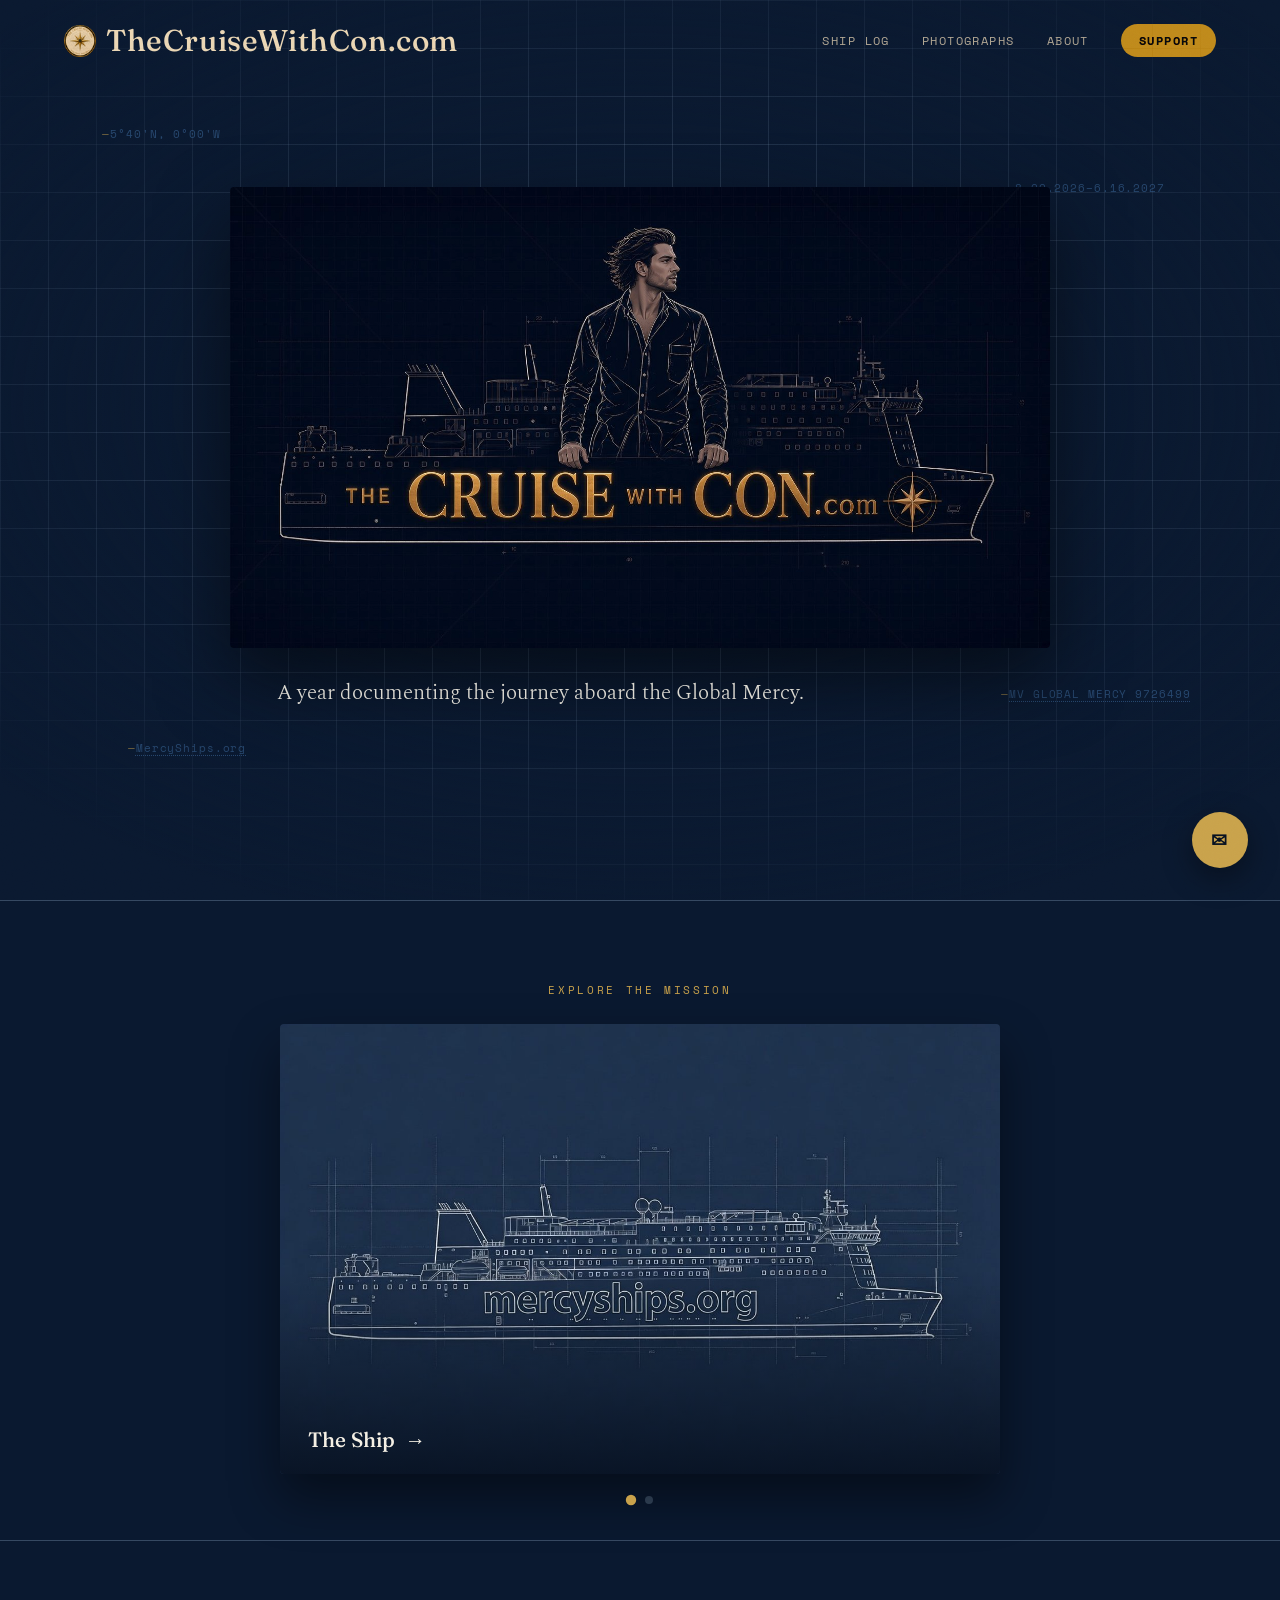
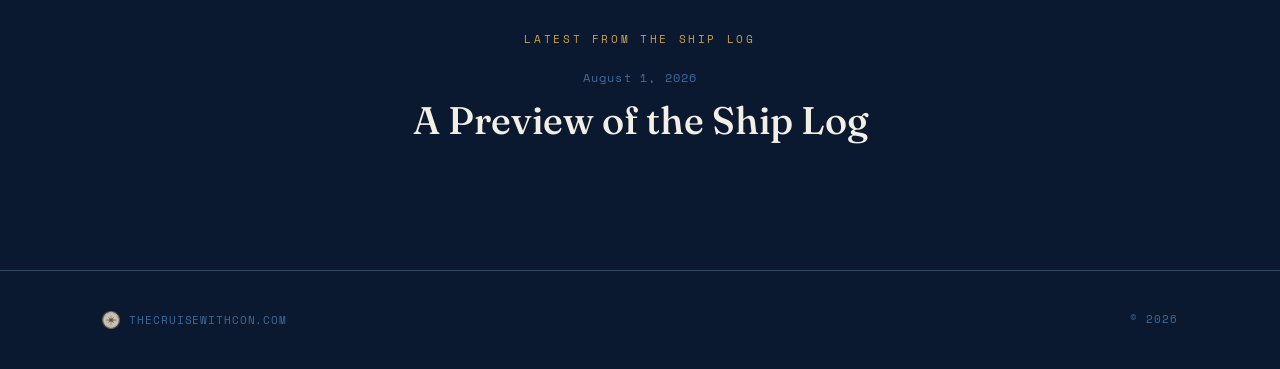
==== commit 94c7da01: "Add custom logo artwork across the site; redesign homepage hero Replaces the generic favicon and abs" ====
--- a/index.html
+++ b/index.html
@@ -8,7 +8,6 @@
 <link rel="preconnect" href="https://fonts.gstatic.com" crossorigin>
 <link href="https://fonts.googleapis.com/css2?family=Fraunces:opsz,wght@9..144,300;9..144,500;9..144,600&family=Spectral:ital,wght@0,300;0,400;1,400&family=Space+Mono:wght@400;700&display=swap" rel="stylesheet">
 <link rel="stylesheet" href="css/style.css">
-<link rel="icon" type="image/svg+xml" href="favicon.svg">
 <link rel="alternate icon" href="favicon.ico">
 <link rel="icon" type="image/png" sizes="32x32" href="favicon-32.png">
 <link rel="icon" type="image/png" sizes="16x16" href="favicon-16.png">
@@ -53,6 +52,15 @@
   .coord a:hover, .coord a:focus-visible { color: var(--gold-bright); }
   .hero-content { position: relative; z-index: 5; opacity: 0; animation: riseIn 1.4s ease forwards 1.4s; }
   @keyframes riseIn { from { opacity: 0; transform: translateY(18px); } to { opacity: 1; transform: translateY(0); } }
+  .hero-banner {
+    display: block;
+    width: 100%;
+    max-width: 820px;
+    height: auto;
+    margin: 0 auto 26px;
+    border-radius: 4px;
+    box-shadow: 0 30px 70px rgba(0,0,0,0.5);
+  }
   .welcome-blurb {
     max-width: 620px; font-weight: 300; font-family: 'Spectral', serif;
     font-size: clamp(1.05rem, 2vw, 1.3rem); line-height: 1.85; color: rgba(244, 239, 228, 0.9);
@@ -65,12 +73,74 @@
   }
   .scroll-cue .stem { width: 1px; height: 34px; background: linear-gradient(var(--gold), transparent); animation: stemPulse 2.2s ease-in-out infinite 3s; }
   @keyframes stemPulse { 0%,100% { opacity: 0.4; } 50% { opacity: 1; } }
+
+  /* ---- Home-only: explore carousel ---- */
+  .explore {
+    padding: 9vh 6vw 4vh;
+    border-top: 1px solid var(--line-pale-strong);
+    text-align: center;
+  }
+  .explore .label { margin-bottom: 26px; }
+  .explore-carousel { position: relative; max-width: 720px; margin: 0 auto; }
+  .explore-track {
+    position: relative;
+    aspect-ratio: 16 / 10;
+    border-radius: 4px;
+    overflow: hidden;
+    box-shadow: 0 24px 50px rgba(0,0,0,0.45);
+  }
+  .explore-slide {
+    position: absolute; inset: 0;
+    display: block;
+    text-decoration: none;
+    opacity: 0;
+    pointer-events: none;
+    transition: opacity 0.9s ease;
+  }
+  .explore-slide.active { opacity: 1; pointer-events: auto; }
+  .explore-slide img { width: 100%; height: 100%; object-fit: cover; display: block; }
+  .explore-slide::after {
+    content: "";
+    position: absolute; inset: 0;
+    background: linear-gradient(0deg, rgba(6,16,32,0.88), transparent 45%);
+  }
+  .explore-caption {
+    position: absolute;
+    left: 28px; bottom: 22px;
+    z-index: 2;
+    font-family: 'Fraunces', serif;
+    font-weight: 500;
+    font-size: 1.3rem;
+    color: var(--paper);
+    display: inline-flex;
+    align-items: center;
+    gap: 10px;
+    transition: gap 0.25s ease, color 0.25s ease;
+  }
+  .explore-slide:hover .explore-caption, .explore-slide:focus-visible .explore-caption {
+    gap: 16px;
+    color: var(--gold-bright);
+  }
+  .explore-dots { display: flex; justify-content: center; gap: 10px; margin-top: 22px; }
+  .explore-dot {
+    width: 8px; height: 8px;
+    border-radius: 50%;
+    border: none;
+    background: var(--line-pale-strong);
+    cursor: pointer;
+    padding: 0;
+    transition: background 0.25s ease, transform 0.25s ease;
+  }
+  .explore-dot.active { background: var(--gold); transform: scale(1.3); }
+  @media (max-width: 700px) {
+    .explore-caption { font-size: 1.1rem; left: 20px; bottom: 16px; }
+  }
 </style>
 </head>
 <body>
 
 <nav>
-  <a class="wordmark" href="index.html">TheCruiseWithCon.com</a>
+  <a class="wordmark" href="index.html"><img src="images/compass-seal.png" alt="" class="wordmark-icon">TheCruiseWithCon.com</a>
   <ul>
     <li><a class="navlink" href="log.html">Ship Log</a></li>
     <li><a class="navlink" href="photos.html">Photographs</a></li>
@@ -87,7 +157,25 @@
   <span class="coord coord-4"><a href="https://www.marinetraffic.com/ais/details/ships/imo:9726499" target="_blank" rel="noopener">MV GLOBAL MERCY 9726499</a></span>
 
   <div class="hero-content">
-    <p class="welcome-blurb">Thank you for taking interest in my year long mission to serve the people of Ghana with Mercy Ships. I will be using this site as a platform to document the journey, to reflect on what I am learning, to stay in touch with those who are supporting me, and to hopefully inspire others with the works of love that are happening in our world.</p>
+    <img src="images/banner-logo.jpg" alt="The Cruise With Con — a year aboard the Global Mercy" class="hero-banner">
+    <p class="welcome-blurb">A year documenting the journey aboard the Global Mercy.</p>
+  </div>
+</section>
+
+<section class="explore">
+  <span class="label">Explore The Mission</span>
+  <div class="explore-carousel">
+    <div class="explore-track" id="explore-track">
+      <a class="explore-slide active" href="story.html#organization">
+        <img src="images/mercy-ship-blueprint.jpg" alt="The MV Global Mercy" loading="lazy">
+        <span class="explore-caption">The Ship <span aria-hidden="true">&rarr;</span></span>
+      </a>
+      <a class="explore-slide" href="story.html#hope-center">
+        <img src="images/hope-center-blueprint.jpg" alt="The HOPE Center" loading="lazy">
+        <span class="explore-caption">The HOPE Center <span aria-hidden="true">&rarr;</span></span>
+      </a>
+    </div>
+    <div class="explore-dots" id="explore-dots"></div>
   </div>
 </section>
 
@@ -101,7 +189,7 @@
 </main>
 
 <footer>
-  <span>TheCruiseWithCon.com</span>
+  <span class="footer-mark"><img src="images/compass-seal.png" alt="">TheCruiseWithCon.com</span>
   <span>&copy; 2026</span>
 </footer>
 
--- a/css/style.css
+++ b/css/style.css
@@ -62,12 +62,20 @@
   mix-blend-mode: difference;
 }
 nav .wordmark {
+  display: inline-flex;
+  align-items: center;
+  gap: 10px;
   font-family: 'Fraunces', serif;
   font-size: 30px;              /* doubled per request */
   letter-spacing: 0.02em;
   text-transform: none;
   font-weight: 500;
   text-decoration: none;
+}
+nav .wordmark-icon {
+  width: 32px;
+  height: 32px;
+  isolation: isolate;
 }
 nav ul { list-style: none; display: flex; gap: 32px; }
 nav a.navlink { color: inherit; text-decoration: none; opacity: 0.75; transition: opacity 0.25s ease; }
@@ -223,77 +231,129 @@
 }
 
 /* ---------------------------------------------------------
-   LOG — bookshelf
-   --------------------------------------------------------- */
-.bookshelf-wrap {
-  max-width: 1100px;
+   LOG — stacked pile of books
+   --------------------------------------------------------- */
+.book-stack-wrap {
+  max-width: 600px;
   margin: 0 auto;
-  padding: 8vh 6vw 16vh;
-  overflow-x: auto;
-  overflow-y: visible;
-}
-.bookshelf {
-  display: flex;
-  align-items: flex-end;
-  gap: 14px;
-  min-height: 260px;
-  padding: 0 4px 22px;
+  padding: 10vh 6vw 0;
+}
+.book-stack {
+  display: flex;
+  flex-direction: column;
+  padding-top: 10px;
+}
+.book-slab {
   position: relative;
-  width: max-content;
-  min-width: 100%;
-}
-.bookshelf::after {
+  width: 100%;
+  height: 60px;
+  border: none;
+  cursor: pointer;
+  display: flex;
+  align-items: center;
+  padding: 0 26px 0 34px;
+  border-radius: 2px 4px 4px 2px;
+  background-image: url("data:image/svg+xml,%3Csvg xmlns='http://www.w3.org/2000/svg' width='140' height='140'%3E%3Cfilter id='n'%3E%3CfeTurbulence type='fractalNoise' baseFrequency='0.75' numOctaves='3' stitchTiles='stitch'/%3E%3CfeColorMatrix type='saturate' values='0'/%3E%3C/filter%3E%3Crect width='100%25' height='100%25' filter='url(%23n)'/%3E%3C/svg%3E");
+  background-blend-mode: overlay;
+  background-size: 140px 140px;
+  box-shadow:
+    inset 0 2px 0 rgba(255,255,255,0.1),
+    inset 0 -18px 22px -14px rgba(0,0,0,0.4),
+    0 10px 20px -6px rgba(0,0,0,0.5);
+  transition: transform 0.35s cubic-bezier(0.34, 1.56, 0.64, 1), box-shadow 0.3s ease, margin 0.3s ease;
+  transform: rotate(var(--tilt, 0deg));
+  opacity: 0;
+  animation: slabRise 0.6s ease forwards;
+  animation-delay: var(--delay, 0s);
+}
+@keyframes slabRise { from { opacity: 0; transform: rotate(var(--tilt, 0deg)) translateY(14px); } to { opacity: 1; transform: rotate(var(--tilt, 0deg)) translateY(0); } }
+.book-slab:hover, .book-slab:focus-visible {
+  transform: rotate(0deg) translateX(14px);
+  z-index: 999 !important;
+  box-shadow:
+    inset 0 2px 0 rgba(255,255,255,0.12),
+    inset 0 -18px 22px -14px rgba(0,0,0,0.45),
+    6px 18px 30px -4px rgba(0,0,0,0.6);
+}
+.book-slab .slab-pages {
+  position: absolute;
+  left: 0; top: 3px; bottom: 3px;
+  width: 16px;
+  border-radius: 2px 0 0 2px;
+  background: repeating-linear-gradient(to bottom, #ece4d0 0px, #ece4d0 2px, #d7c9a3 2px, #d7c9a3 3px);
+  box-shadow: inset -3px 0 4px rgba(0,0,0,0.3);
+}
+.book-slab .slab-face {
+  position: relative;
+  display: flex;
+  align-items: baseline;
+  gap: 16px;
+  z-index: 1;
+}
+.book-slab .slab-num {
+  font-family: 'Space Mono', monospace;
+  font-size: 11px;
+  letter-spacing: 0.14em;
+  color: rgba(232,200,116,0.85);
+  text-shadow: 0 1px 0 rgba(0,0,0,0.3);
+  white-space: nowrap;
+}
+.book-slab .slab-num-writing {
+  font-family: 'Fraunces', serif;
+  font-style: italic;
+  font-weight: 400;
+  letter-spacing: 0.02em;
+  color: rgba(232,200,116,0.85);
+  text-transform: none;
+}
+.book-slab .slab-date {
+  font-family: 'Space Mono', monospace;
+  font-size: 12.5px;
+  letter-spacing: 0.06em;
+  color: rgba(244,239,228,0.92);
+  text-shadow: 0 1px 0 rgba(0,0,0,0.3);
+  white-space: nowrap;
+}
+.book-slab .slab-title {
+  font-family: 'Fraunces', serif;
+  font-style: italic;
+  font-weight: 400;
+  font-size: 13px;
+  color: rgba(244,239,228,0.55);
+  overflow: hidden;
+  text-overflow: ellipsis;
+  white-space: nowrap;
+}
+@media (max-width: 560px) {
+  .book-slab .slab-title { display: none; }
+}
+
+/* ---- the shelf ledge the pile rests on ---- */
+.book-shelf-ledge {
+  position: relative;
+  max-width: 600px;
+  margin: -6px auto 0;
+  padding: 0 6vw 16vh;
+}
+.book-shelf-ledge .ledge-board {
+  height: 26px;
+  margin: 0 -44px;
+  border-radius: 3px;
+  background-color: #3a2818;
+  background-image:
+    linear-gradient(180deg, rgba(255,255,255,0.08), transparent 40%),
+    repeating-linear-gradient(90deg, rgba(0,0,0,0.12) 0px, transparent 2px, transparent 7px, rgba(0,0,0,0.12) 9px),
+    url("data:image/svg+xml,%3Csvg xmlns='http://www.w3.org/2000/svg' width='140' height='140'%3E%3Cfilter id='n'%3E%3CfeTurbulence type='fractalNoise' baseFrequency='0.75' numOctaves='3' stitchTiles='stitch'/%3E%3CfeColorMatrix type='saturate' values='0'/%3E%3C/filter%3E%3Crect width='100%25' height='100%25' filter='url(%23n)'/%3E%3C/svg%3E");
+  background-blend-mode: normal, normal, overlay;
+  box-shadow: 0 14px 26px -8px rgba(0,0,0,0.6);
+}
+.book-shelf-ledge::after {
   content: "";
   position: absolute;
-  left: 0; right: 0; bottom: 14px;
-  height: 3px;
-  background: linear-gradient(90deg, transparent, var(--gold) 8%, var(--gold) 92%, transparent);
-  box-shadow: 0 12px 22px -6px rgba(201,162,75,0.35);
-}
-.book-spine {
-  position: relative;
-  width: 62px;
-  border: none;
-  border-radius: 3px 6px 6px 3px;
-  cursor: pointer;
-  display: flex;
-  flex-direction: column;
-  align-items: center;
-  justify-content: flex-end;
-  padding: 14px 0 18px;
-  box-shadow: 2px 0 0 rgba(0,0,0,0.25) inset, 3px 6px 14px rgba(0,0,0,0.4);
-  transition: transform 0.25s ease, box-shadow 0.25s ease;
-  z-index: 1;
-}
-.book-spine:hover, .book-spine:focus-visible {
-  transform: translateY(-14px) rotate(-1.5deg);
-  z-index: 5;
-  box-shadow: 2px 0 0 rgba(0,0,0,0.25) inset, 4px 14px 22px rgba(0,0,0,0.5);
-}
-.book-spine::before, .book-spine::after {
-  content: "";
-  position: absolute;
-  left: 8px; right: 8px;
-  height: 2px;
-  background: rgba(232,200,116,0.55);
-}
-.book-spine::before { top: 12px; }
-.book-spine::after { bottom: 12px; }
-.book-spine .spine-date {
-  writing-mode: vertical-rl;
-  transform: rotate(180deg);
-  font-family: 'Space Mono', monospace;
-  font-size: 11px;
-  letter-spacing: 0.14em;
-  color: var(--gold-bright);
-  white-space: nowrap;
-}
-.book-spine .spine-glint {
-  position: absolute;
-  top: 0; bottom: 0; left: 4px;
-  width: 6px;
-  background: linear-gradient(90deg, rgba(255,255,255,0.14), transparent);
-  border-radius: 3px;
+  left: calc(6vw - 44px); right: calc(6vw - 44px); top: 26px;
+  height: 40px;
+  background: linear-gradient(180deg, rgba(0,0,0,0.35), transparent);
+  pointer-events: none;
 }
 
 /* ---- open-book overlay ---- */
@@ -301,7 +361,9 @@
   position: fixed;
   inset: 0;
   z-index: 60;
-  background: rgba(6, 16, 32, 0.88);
+  background: rgba(6, 16, 32, 0.82);
+  backdrop-filter: blur(7px);
+  -webkit-backdrop-filter: blur(7px);
   display: flex;
   align-items: center;
   justify-content: center;
@@ -312,9 +374,9 @@
 }
 .book-overlay.open { opacity: 1; pointer-events: auto; }
 .book-3d {
-  perspective: 2200px;
-  width: min(720px, 100%);
-  max-height: 82vh;
+  perspective: 2400px;
+  width: min(920px, 100%);
+  max-height: 86vh;
 }
 .book-inner {
   position: relative;
@@ -325,10 +387,11 @@
 .book-overlay.open .book-inner { transform: scale(1); }
 .book-page {
   background: var(--paper);
+  background-image: radial-gradient(ellipse 120% 60% at 50% 0%, rgba(255,255,255,0.5), transparent 60%);
   color: var(--ink-deep);
   border-radius: 4px;
-  padding: 48px clamp(24px, 5vw, 60px) 56px;
-  max-height: 82vh;
+  padding: 56px clamp(26px, 5vw, 72px) 64px;
+  max-height: 86vh;
   overflow-y: auto;
   box-shadow: 0 30px 70px rgba(0,0,0,0.5);
 }
@@ -336,6 +399,9 @@
   position: absolute;
   inset: 0;
   border-radius: 4px 6px 6px 4px;
+  background-image: url("data:image/svg+xml,%3Csvg xmlns='http://www.w3.org/2000/svg' width='140' height='140'%3E%3Cfilter id='n'%3E%3CfeTurbulence type='fractalNoise' baseFrequency='0.75' numOctaves='3' stitchTiles='stitch'/%3E%3CfeColorMatrix type='saturate' values='0'/%3E%3C/filter%3E%3Crect width='100%25' height='100%25' filter='url(%23n)'/%3E%3C/svg%3E");
+  background-blend-mode: overlay;
+  background-size: 140px 140px;
   transform-origin: left center;
   transform: rotateY(0deg);
   transition: transform 0.85s cubic-bezier(0.65, 0, 0.35, 1);
@@ -348,19 +414,36 @@
   box-shadow: 0 30px 70px rgba(0,0,0,0.5);
 }
 .book-overlay .book-cover.opening { transform: rotateY(-165deg); }
+.book-cover .cover-stamp {
+  width: 56px;
+  height: 56px;
+  margin: 0 auto 18px;
+  display: block;
+  opacity: 0.9;
+  filter: drop-shadow(0 3px 6px rgba(0,0,0,0.4));
+}
+.book-cover .cover-kicker {
+  font-family: 'Space Mono', monospace;
+  font-size: 11px;
+  letter-spacing: 0.22em;
+  text-transform: uppercase;
+  color: rgba(232,200,116,0.7);
+  margin-bottom: 16px;
+  display: block;
+}
 .book-cover .cover-title {
   font-family: 'Fraunces', serif;
   font-weight: 500;
-  font-size: clamp(1.4rem, 3.6vw, 2.1rem);
+  font-size: clamp(1.6rem, 4.2vw, 2.6rem);
   color: var(--gold-bright);
-  line-height: 1.3;
+  line-height: 1.25;
 }
 .book-cover .cover-date {
   font-family: 'Space Mono', monospace;
   font-size: 12px;
   letter-spacing: 0.16em;
   color: rgba(232,200,116,0.75);
-  margin-top: 14px;
+  margin-top: 16px;
 }
 .book-close {
   position: absolute;
@@ -374,42 +457,154 @@
   line-height: 1;
   cursor: pointer;
   z-index: 3;
-}
-.book-close:hover { background: var(--gold-bright); }
-.book-page .page-date {
-  font-family: 'Space Mono', monospace;
-  font-size: 12px;
-  letter-spacing: 0.1em;
-  color: var(--line);
-  margin-bottom: 10px;
-}
+  transition: background 0.2s ease, transform 0.2s ease;
+}
+.book-close:hover { background: var(--gold-bright); transform: rotate(90deg); }
+
+/* ---- editorial reading spread (inside the open book) ---- */
+#book-page-content .page-kicker,
+#book-page-content .page-layout,
+#book-page-content .photo-strip {
+  opacity: 0;
+  transform: translateY(16px);
+  transition: opacity 0.6s ease, transform 0.6s ease;
+}
+#book-page-content.revealed .page-kicker { transition-delay: 0s; }
+#book-page-content.revealed .page-layout { transition-delay: 0.12s; }
+#book-page-content.revealed .photo-strip { transition-delay: 0.24s; }
+#book-page-content.revealed .page-kicker,
+#book-page-content.revealed .page-layout,
+#book-page-content.revealed .photo-strip {
+  opacity: 1;
+  transform: translateY(0);
+}
+.page-kicker {
+  font-family: 'Space Mono', monospace;
+  font-size: 11px;
+  letter-spacing: 0.2em;
+  text-transform: uppercase;
+  color: #8a6a2c;
+  margin-bottom: 26px;
+}
+.page-layout {
+  display: grid;
+  grid-template-columns: 1.25fr 1fr;
+  gap: 12px 48px;
+  align-items: start;
+}
+.page-copy { min-width: 0; }
 .book-page h2 {
   font-family: 'Fraunces', serif;
   font-weight: 500;
-  font-size: clamp(1.5rem, 3.4vw, 2.1rem);
-  margin-bottom: 18px;
+  font-size: clamp(1.7rem, 3.8vw, 2.5rem);
+  line-height: 1.12;
+  margin-bottom: 24px;
   color: var(--ink-deep);
 }
-.book-page p {
+.book-page .body-text p {
   font-weight: 400;
   line-height: 1.85;
   color: rgba(6,16,32,0.85);
-  margin-bottom: 16px;
-}
-.book-page .prayer-note {
-  margin: 22px 0;
-  padding: 16px 20px;
-  border-left: 2px solid var(--gold);
+  margin-bottom: 18px;
+}
+.book-page .body-text p:first-of-type::first-letter {
+  font-family: 'Fraunces', serif;
+  font-weight: 600;
+  font-size: 3.6em;
+  float: left;
+  line-height: 0.8;
+  padding: 5px 10px 0 0;
+  color: #8a6a2c;
+}
+.feature-photo {
+  display: block;
+  text-decoration: none;
+}
+.feature-photo img {
+  width: 100%;
+  display: block;
+  border-radius: 3px;
+  box-shadow: 0 22px 44px rgba(0,0,0,0.28);
+  filter: sepia(6%) saturate(90%);
+  transition: transform 0.5s ease;
+}
+.feature-photo:hover img, .feature-photo:focus-visible img { transform: scale(1.03); }
+.feature-photo .feature-caption {
+  display: block;
+  margin-top: 14px;
+  font-family: 'Fraunces', serif;
+  font-style: italic;
   font-size: 0.92rem;
+  line-height: 1.5;
+  color: rgba(6,16,32,0.65);
+}
+.prayer-marginalia {
+  margin-top: 34px;
+  padding-top: 22px;
+  border-top: 1px solid rgba(201,162,75,0.35);
+}
+.prayer-marginalia .marginalia-label {
+  display: block;
+  font-family: 'Space Mono', monospace;
+  font-size: 10px;
+  letter-spacing: 0.18em;
+  text-transform: uppercase;
+  color: #8a6a2c;
+  margin-bottom: 12px;
+}
+.prayer-marginalia ul { list-style: none; }
+.prayer-marginalia li {
+  position: relative;
+  font-family: 'Fraunces', serif;
   font-style: italic;
-  color: rgba(6,16,32,0.75);
-  background: rgba(201,162,75,0.1);
-}
-.book-page .page-photos {
+  font-size: 0.98rem;
+  line-height: 1.6;
+  color: rgba(6,16,32,0.72);
+  padding-left: 18px;
+  margin-bottom: 10px;
+}
+.prayer-marginalia li::before {
+  content: "";
+  position: absolute;
+  left: 0; top: 0.6em;
+  width: 8px; height: 1px;
+  background: #8a6a2c;
+}
+.photo-strip {
   display: flex;
   flex-wrap: wrap;
-  gap: 22px;
-  margin-top: 30px;
+  gap: 26px;
+  margin-top: 48px;
+  padding-top: 40px;
+  border-top: 1px solid rgba(6,16,32,0.1);
+}
+.strip-photo {
+  display: block;
+  width: 168px;
+  text-decoration: none;
+  transform: rotate(var(--r, 0deg));
+  transition: transform 0.25s ease;
+}
+.strip-photo:hover, .strip-photo:focus-visible { transform: rotate(0deg) translateY(-4px); }
+.strip-photo img {
+  width: 100%;
+  display: block;
+  border-radius: 2px;
+  box-shadow: 0 12px 22px rgba(0,0,0,0.25);
+  filter: sepia(6%) saturate(90%);
+}
+.strip-photo .caption {
+  display: block;
+  margin-top: 10px;
+  font-family: 'Space Mono', monospace;
+  font-size: 10px;
+  letter-spacing: 0.06em;
+  color: #8a7550;
+  text-align: center;
+}
+@media (max-width: 780px) {
+  .page-layout { grid-template-columns: 1fr; }
+  .feature-photo { margin-top: 30px; }
 }
 
 /* ---------------------------------------------------------
@@ -425,10 +620,16 @@
 }
 .polaroid {
   display: block;
+  width: 100%;
+  border: none;
+  appearance: none;
+  -webkit-appearance: none;
+  font: inherit;
   text-decoration: none;
   background: #fbf8f0;
   padding: 14px 14px 18px;
   border-radius: 2px;
+  cursor: pointer;
   box-shadow: 0 10px 24px rgba(0,0,0,0.35), 0 2px 4px rgba(0,0,0,0.2);
   transition: transform 0.25s ease, box-shadow 0.25s ease;
 }
@@ -461,6 +662,108 @@
   text-transform: uppercase;
   color: #8a7550;
   text-align: center;
+}
+
+/* ---------------------------------------------------------
+   PHOTOGRAPHS — lightbox
+   --------------------------------------------------------- */
+.lightbox {
+  position: fixed;
+  inset: 0;
+  z-index: 70;
+  display: flex;
+  align-items: center;
+  justify-content: center;
+  background: rgba(6, 16, 32, 0.92);
+  backdrop-filter: blur(10px);
+  -webkit-backdrop-filter: blur(10px);
+  opacity: 0;
+  pointer-events: none;
+  transition: opacity 0.3s ease;
+  padding: 24px;
+}
+.lightbox.open { opacity: 1; pointer-events: auto; }
+.lightbox-stage {
+  max-width: min(1000px, 92vw);
+  max-height: 88vh;
+  display: flex;
+  flex-direction: column;
+  align-items: center;
+  transform: scale(0.96);
+  opacity: 0;
+  transition: transform 0.35s ease, opacity 0.35s ease;
+}
+.lightbox.open .lightbox-stage { transform: scale(1); opacity: 1; }
+.lightbox-img {
+  max-width: 100%;
+  max-height: 72vh;
+  display: block;
+  border-radius: 2px;
+  box-shadow: 0 30px 70px rgba(0,0,0,0.55);
+  filter: sepia(6%) saturate(90%);
+}
+.lightbox-meta {
+  margin-top: 22px;
+  text-align: center;
+  max-width: 560px;
+}
+.lightbox-caption {
+  font-family: 'Fraunces', serif;
+  font-style: italic;
+  font-size: 1.05rem;
+  line-height: 1.5;
+  color: rgba(244,239,228,0.92);
+}
+.lightbox-source {
+  display: inline-block;
+  margin-top: 10px;
+  font-family: 'Space Mono', monospace;
+  font-size: 11px;
+  letter-spacing: 0.1em;
+  text-transform: uppercase;
+  color: var(--gold-bright);
+  text-decoration: none;
+  opacity: 0.75;
+  transition: opacity 0.2s ease;
+}
+.lightbox-source:hover, .lightbox-source:focus-visible { opacity: 1; }
+.lightbox-close, .lightbox-nav {
+  position: fixed;
+  border: none;
+  background: var(--gold);
+  color: var(--ink-deep);
+  cursor: pointer;
+  z-index: 3;
+  transition: background 0.2s ease, transform 0.2s ease;
+}
+.lightbox-close {
+  top: 28px; right: 28px;
+  width: 42px; height: 42px;
+  border-radius: 50%;
+  font-size: 22px;
+  line-height: 1;
+}
+.lightbox-close:hover { background: var(--gold-bright); transform: rotate(90deg); }
+.lightbox-nav {
+  top: 50%;
+  transform: translateY(-50%);
+  width: 52px; height: 52px;
+  border-radius: 50%;
+  font-size: 26px;
+  line-height: 1;
+  display: flex;
+  align-items: center;
+  justify-content: center;
+}
+.lightbox-nav:hover, .lightbox-nav:focus-visible { background: var(--gold-bright); }
+.lightbox-prev { left: 28px; }
+.lightbox-next { right: 28px; }
+@media (max-width: 700px) {
+  .lightbox-close { top: 16px; right: 16px; width: 38px; height: 38px; }
+  .lightbox-nav { width: 42px; height: 42px; font-size: 22px; }
+  .lightbox-prev { left: 10px; }
+  .lightbox-next { right: 10px; }
+  .lightbox-img { max-height: 60vh; }
 }
 
 /* ---------------------------------------------------------
@@ -625,6 +928,7 @@
   margin: 44px 0 16px;
   padding-bottom: 12px;
   border-bottom: 1px solid rgba(201, 162, 75, 0.35);
+  scroll-margin-top: 100px;
 }
 .story-body p { border-left: 2px solid rgba(201, 162, 75, 0.4); padding-left: 20px; }
 .story-body .placeholder { padding: 28px 24px; margin: 10px 0 30px; border-left: none; }
@@ -811,6 +1115,16 @@
   color: var(--line);
   text-transform: uppercase;
 }
+.footer-mark {
+  display: inline-flex;
+  align-items: center;
+  gap: 9px;
+}
+.footer-mark img {
+  width: 18px;
+  height: 18px;
+  opacity: 0.85;
+}
 
 /* ---------------------------------------------------------
    MOBILE — phones and small tablets
@@ -822,6 +1136,7 @@
     padding: 16px 6vw;
   }
   nav .wordmark { flex: 1 0 100%; font-size: 19px; }
+  nav .wordmark-icon { width: 24px; height: 24px; }
   nav ul { gap: 14px 20px; flex-wrap: wrap; font-size: 10.5px; }
   nav a.navlink.nav-btn { padding: 6px 14px; }
 
@@ -860,7 +1175,11 @@
   .support-section { scroll-margin-top: 90px; }
 
   .story-body, .support-body { padding-left: 6vw; padding-right: 6vw; }
-  .bookshelf-wrap { padding: 5vh 6vw 10vh; }
+  .book-stack-wrap { padding: 6vh 6vw 0; }
+  .book-slab { height: 52px; padding: 0 18px 0 30px; }
+  .book-shelf-ledge { padding: 0 6vw 10vh; }
+  .book-shelf-ledge .ledge-board { margin: 0 -20px; }
+  .book-shelf-ledge::after { left: calc(6vw - 20px); right: calc(6vw - 20px); }
   .book-page { padding: 34px 22px 44px; }
   .book-close { top: -10px; right: -6px; }
   .story-body p { padding-left: 14px; }
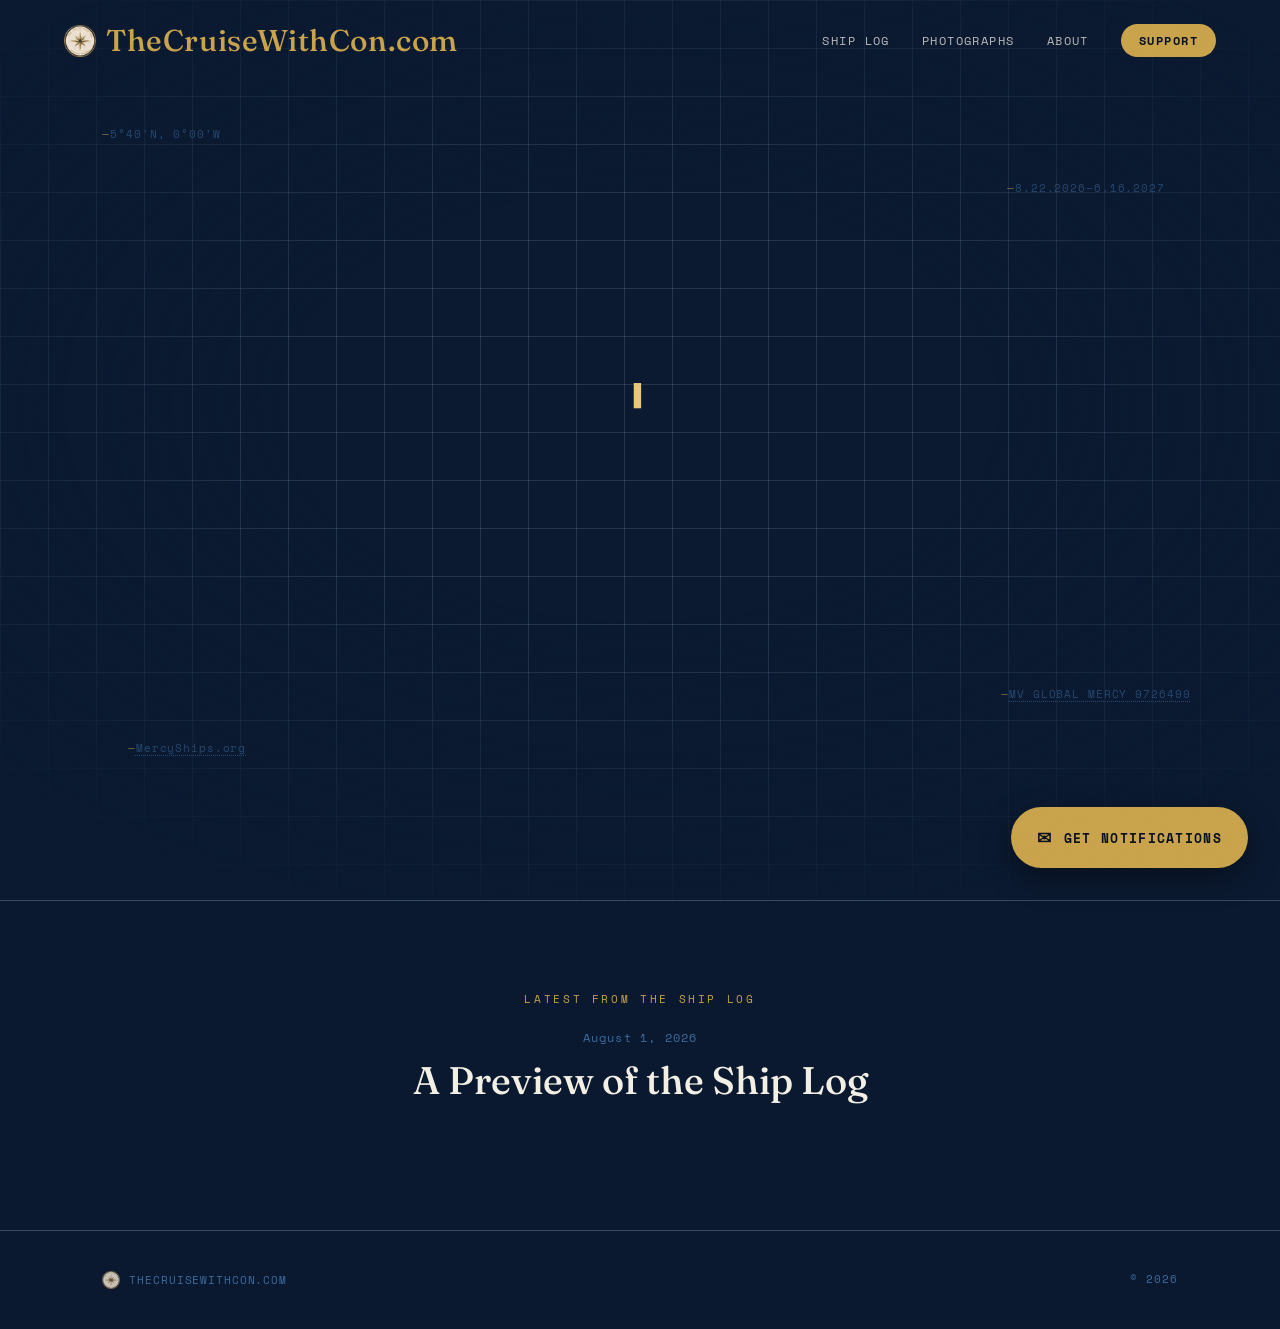
==== commit 73bb1421: "Revert homepage hero, fix nav color drift, slow book-open, restore full signup pill The banner and b" ====
--- a/index.html
+++ b/index.html
@@ -31,40 +31,48 @@
       linear-gradient(90deg, var(--line-pale) 1px, transparent 1px);
     background-size: 48px 48px;
     opacity: 0;
-    animation: fadeGrid 2.4s ease forwards 0.2s;
+    transform: scale(1.16);
+    animation: fadeGrid 2.4s ease forwards 0.2s, gridSettle 2.6s cubic-bezier(0.16, 1, 0.3, 1) forwards 0.2s;
   }
   .grid-bg::after {
     content: ""; position: absolute; inset: 0;
     background: radial-gradient(ellipse 70% 60% at 50% 45%, transparent 40%, var(--ink) 100%);
   }
   @keyframes fadeGrid { to { opacity: 1; } }
+  @keyframes gridSettle { to { transform: scale(1); } }
+  .warp-flash {
+    position: absolute; inset: 0;
+    background: radial-gradient(circle at 50% 45%, rgba(232,200,116,0.35), transparent 55%);
+    opacity: 0;
+    animation: warpFlash 1.8s ease-out forwards;
+    pointer-events: none;
+  }
+  @keyframes warpFlash { 0% { opacity: 0; } 10% { opacity: 1; } 100% { opacity: 0; } }
   .coord {
     position: absolute; font-family: 'Space Mono', monospace; font-size: 11px;
     letter-spacing: 0.08em; color: var(--line); opacity: 0; animation: fadeIn 1.2s ease forwards;
   }
   .coord::before { content: "\2014 "; color: var(--gold); }
-  @keyframes fadeIn { to { opacity: 0.55; } }
-  .coord-1 { top: 14%; left: 8%; animation-delay: 2.4s; }
-  .coord-2 { top: 20%; right: 9%; animation-delay: 2.7s; }
-  .coord-3 { bottom: 16%; left: 10%; animation-delay: 3s; }
-  .coord-4 { bottom: 22%; right: 7%; animation-delay: 3.3s; }
+  @keyframes fadeIn { from { opacity: 0; transform: translate(var(--tx, 0), var(--ty, 0)); } to { opacity: 0.55; transform: translate(0, 0); } }
+  .coord-1 { top: 14%; left: 8%; animation-delay: 2.4s; --tx: -14px; --ty: -10px; }
+  .coord-2 { top: 20%; right: 9%; animation-delay: 2.7s; --tx: 14px; --ty: -10px; }
+  .coord-3 { bottom: 16%; left: 10%; animation-delay: 3s; --tx: -14px; --ty: 10px; }
+  .coord-4 { bottom: 22%; right: 7%; animation-delay: 3.3s; --tx: 14px; --ty: 10px; }
   .coord a { color: inherit; text-decoration: underline dotted; text-underline-offset: 3px; }
   .coord a:hover, .coord a:focus-visible { color: var(--gold-bright); }
   .hero-content { position: relative; z-index: 5; opacity: 0; animation: riseIn 1.4s ease forwards 1.4s; }
   @keyframes riseIn { from { opacity: 0; transform: translateY(18px); } to { opacity: 1; transform: translateY(0); } }
-  .hero-banner {
-    display: block;
-    width: 100%;
-    max-width: 820px;
-    height: auto;
-    margin: 0 auto 26px;
-    border-radius: 4px;
-    box-shadow: 0 30px 70px rgba(0,0,0,0.5);
-  }
   .welcome-blurb {
-    max-width: 620px; font-weight: 300; font-family: 'Spectral', serif;
+    max-width: 620px; min-height: 7em; font-weight: 300; font-family: 'Spectral', serif;
     font-size: clamp(1.05rem, 2vw, 1.3rem); line-height: 1.85; color: rgba(244, 239, 228, 0.9);
   }
+  .welcome-blurb.typing::after {
+    content: "\258C";
+    margin-left: 2px;
+    color: var(--gold-bright);
+    animation: blinkCursor 0.9s steps(1) infinite;
+  }
+  @keyframes blinkCursor { 50% { opacity: 0; } }
   .scroll-cue {
     position: absolute; bottom: 40px; left: 50%; transform: translateX(-50%);
     font-family: 'Space Mono', monospace; font-size: 10px; letter-spacing: 0.2em; text-transform: uppercase;
@@ -73,68 +81,6 @@
   }
   .scroll-cue .stem { width: 1px; height: 34px; background: linear-gradient(var(--gold), transparent); animation: stemPulse 2.2s ease-in-out infinite 3s; }
   @keyframes stemPulse { 0%,100% { opacity: 0.4; } 50% { opacity: 1; } }
-
-  /* ---- Home-only: explore carousel ---- */
-  .explore {
-    padding: 9vh 6vw 4vh;
-    border-top: 1px solid var(--line-pale-strong);
-    text-align: center;
-  }
-  .explore .label { margin-bottom: 26px; }
-  .explore-carousel { position: relative; max-width: 720px; margin: 0 auto; }
-  .explore-track {
-    position: relative;
-    aspect-ratio: 16 / 10;
-    border-radius: 4px;
-    overflow: hidden;
-    box-shadow: 0 24px 50px rgba(0,0,0,0.45);
-  }
-  .explore-slide {
-    position: absolute; inset: 0;
-    display: block;
-    text-decoration: none;
-    opacity: 0;
-    pointer-events: none;
-    transition: opacity 0.9s ease;
-  }
-  .explore-slide.active { opacity: 1; pointer-events: auto; }
-  .explore-slide img { width: 100%; height: 100%; object-fit: cover; display: block; }
-  .explore-slide::after {
-    content: "";
-    position: absolute; inset: 0;
-    background: linear-gradient(0deg, rgba(6,16,32,0.88), transparent 45%);
-  }
-  .explore-caption {
-    position: absolute;
-    left: 28px; bottom: 22px;
-    z-index: 2;
-    font-family: 'Fraunces', serif;
-    font-weight: 500;
-    font-size: 1.3rem;
-    color: var(--paper);
-    display: inline-flex;
-    align-items: center;
-    gap: 10px;
-    transition: gap 0.25s ease, color 0.25s ease;
-  }
-  .explore-slide:hover .explore-caption, .explore-slide:focus-visible .explore-caption {
-    gap: 16px;
-    color: var(--gold-bright);
-  }
-  .explore-dots { display: flex; justify-content: center; gap: 10px; margin-top: 22px; }
-  .explore-dot {
-    width: 8px; height: 8px;
-    border-radius: 50%;
-    border: none;
-    background: var(--line-pale-strong);
-    cursor: pointer;
-    padding: 0;
-    transition: background 0.25s ease, transform 0.25s ease;
-  }
-  .explore-dot.active { background: var(--gold); transform: scale(1.3); }
-  @media (max-width: 700px) {
-    .explore-caption { font-size: 1.1rem; left: 20px; bottom: 16px; }
-  }
 </style>
 </head>
 <body>
@@ -151,31 +97,14 @@
 
 <section class="hero">
   <div class="grid-bg"></div>
+  <div class="warp-flash"></div>
   <span class="coord coord-1">5°40'N, 0°00'W</span>
   <span class="coord coord-2">8.22.2026&ndash;6.16.2027</span>
   <span class="coord coord-3"><a href="https://www.mercyships.org" target="_blank" rel="noopener">MercyShips.org</a></span>
   <span class="coord coord-4"><a href="https://www.marinetraffic.com/ais/details/ships/imo:9726499" target="_blank" rel="noopener">MV GLOBAL MERCY 9726499</a></span>
 
   <div class="hero-content">
-    <img src="images/banner-logo.jpg" alt="The Cruise With Con — a year aboard the Global Mercy" class="hero-banner">
-    <p class="welcome-blurb">A year documenting the journey aboard the Global Mercy.</p>
-  </div>
-</section>
-
-<section class="explore">
-  <span class="label">Explore The Mission</span>
-  <div class="explore-carousel">
-    <div class="explore-track" id="explore-track">
-      <a class="explore-slide active" href="story.html#organization">
-        <img src="images/mercy-ship-blueprint.jpg" alt="The MV Global Mercy" loading="lazy">
-        <span class="explore-caption">The Ship <span aria-hidden="true">&rarr;</span></span>
-      </a>
-      <a class="explore-slide" href="story.html#hope-center">
-        <img src="images/hope-center-blueprint.jpg" alt="The HOPE Center" loading="lazy">
-        <span class="explore-caption">The HOPE Center <span aria-hidden="true">&rarr;</span></span>
-      </a>
-    </div>
-    <div class="explore-dots" id="explore-dots"></div>
+    <p class="welcome-blurb" id="welcome-blurb" data-full-text="Thank you for taking interest in my year long mission to serve the people of Ghana with Mercy Ships. I will be using this site as a platform to document the journey, to reflect on what I am learning, to stay in touch with those who are supporting me, and to hopefully inspire others with the works of love that are happening in our world."></p>
   </div>
 </section>
 
--- a/css/style.css
+++ b/css/style.css
@@ -59,12 +59,12 @@
   letter-spacing: 0.12em;
   text-transform: uppercase;
   color: var(--paper);
-  mix-blend-mode: difference;
 }
 nav .wordmark {
   display: inline-flex;
   align-items: center;
   gap: 10px;
+  color: var(--gold);
   font-family: 'Fraunces', serif;
   font-size: 30px;              /* doubled per request */
   letter-spacing: 0.02em;
@@ -75,7 +75,6 @@
 nav .wordmark-icon {
   width: 32px;
   height: 32px;
-  isolation: isolate;
 }
 nav ul { list-style: none; display: flex; gap: 32px; }
 nav a.navlink { color: inherit; text-decoration: none; opacity: 0.75; transition: opacity 0.25s ease; }
@@ -404,7 +403,7 @@
   background-size: 140px 140px;
   transform-origin: left center;
   transform: rotateY(0deg);
-  transition: transform 0.85s cubic-bezier(0.65, 0, 0.35, 1);
+  transition: transform 1.25s cubic-bezier(0.65, 0, 0.35, 1);
   backface-visibility: hidden;
   display: flex;
   align-items: center;
@@ -978,10 +977,8 @@
   z-index: 30;
   display: flex;
   align-items: center;
-  width: 56px;
-  height: 56px;
-  padding: 0;
-  overflow: hidden;
+  gap: 12px;
+  padding: 18px 26px;
   background: var(--gold);
   color: var(--ink-deep);
   border: none;
@@ -993,33 +990,26 @@
   font-weight: 700;
   cursor: pointer;
   box-shadow: 0 10px 30px rgba(0,0,0,0.4);
-  transition: width 0.35s cubic-bezier(0.4, 0, 0.2, 1), transform 0.2s ease, background 0.2s ease, opacity 0.3s ease;
+  transition: transform 0.2s ease, background 0.2s ease, opacity 0.3s ease;
 }
 .signup-btn:hover, .signup-btn:focus-visible {
-  width: 232px;
   background: var(--gold-bright);
   transform: translateY(-2px);
 }
 .signup-btn .btn-icon {
-  flex: 0 0 56px;
   display: flex;
   align-items: center;
   justify-content: center;
-  font-size: 19px;
-}
-.signup-btn .btn-label {
-  white-space: nowrap;
-  opacity: 0;
-  transition: opacity 0.2s ease;
-}
-.signup-btn:hover .btn-label, .signup-btn:focus-visible .btn-label {
-  opacity: 1;
-  transition: opacity 0.25s ease 0.12s;
-}
+  font-size: 17px;
+}
+.signup-btn .btn-label { white-space: nowrap; }
 .signup-btn.near-footer {
   opacity: 0;
   pointer-events: none;
   transform: translateY(12px);
+}
+@media (max-width: 1000px) and (min-width: 701px) {
+  .signup-btn { padding: 14px 20px; gap: 9px; font-size: 12px; }
 }
 
 .signup-modal {
@@ -1152,13 +1142,11 @@
   .signup-btn {
     bottom: 18px;
     right: 18px;
-    width: 50px;
-    height: 50px;
+    padding: 13px 18px;
+    gap: 8px;
+    font-size: 11px;
   }
-  .signup-btn:hover, .signup-btn:focus-visible {
-    width: 50px;
-  }
-  .signup-btn .btn-icon { flex-basis: 50px; }
+  .signup-btn .btn-icon { font-size: 15px; }
 
   .signup-modal .modal-card { padding: 30px 22px; }
 
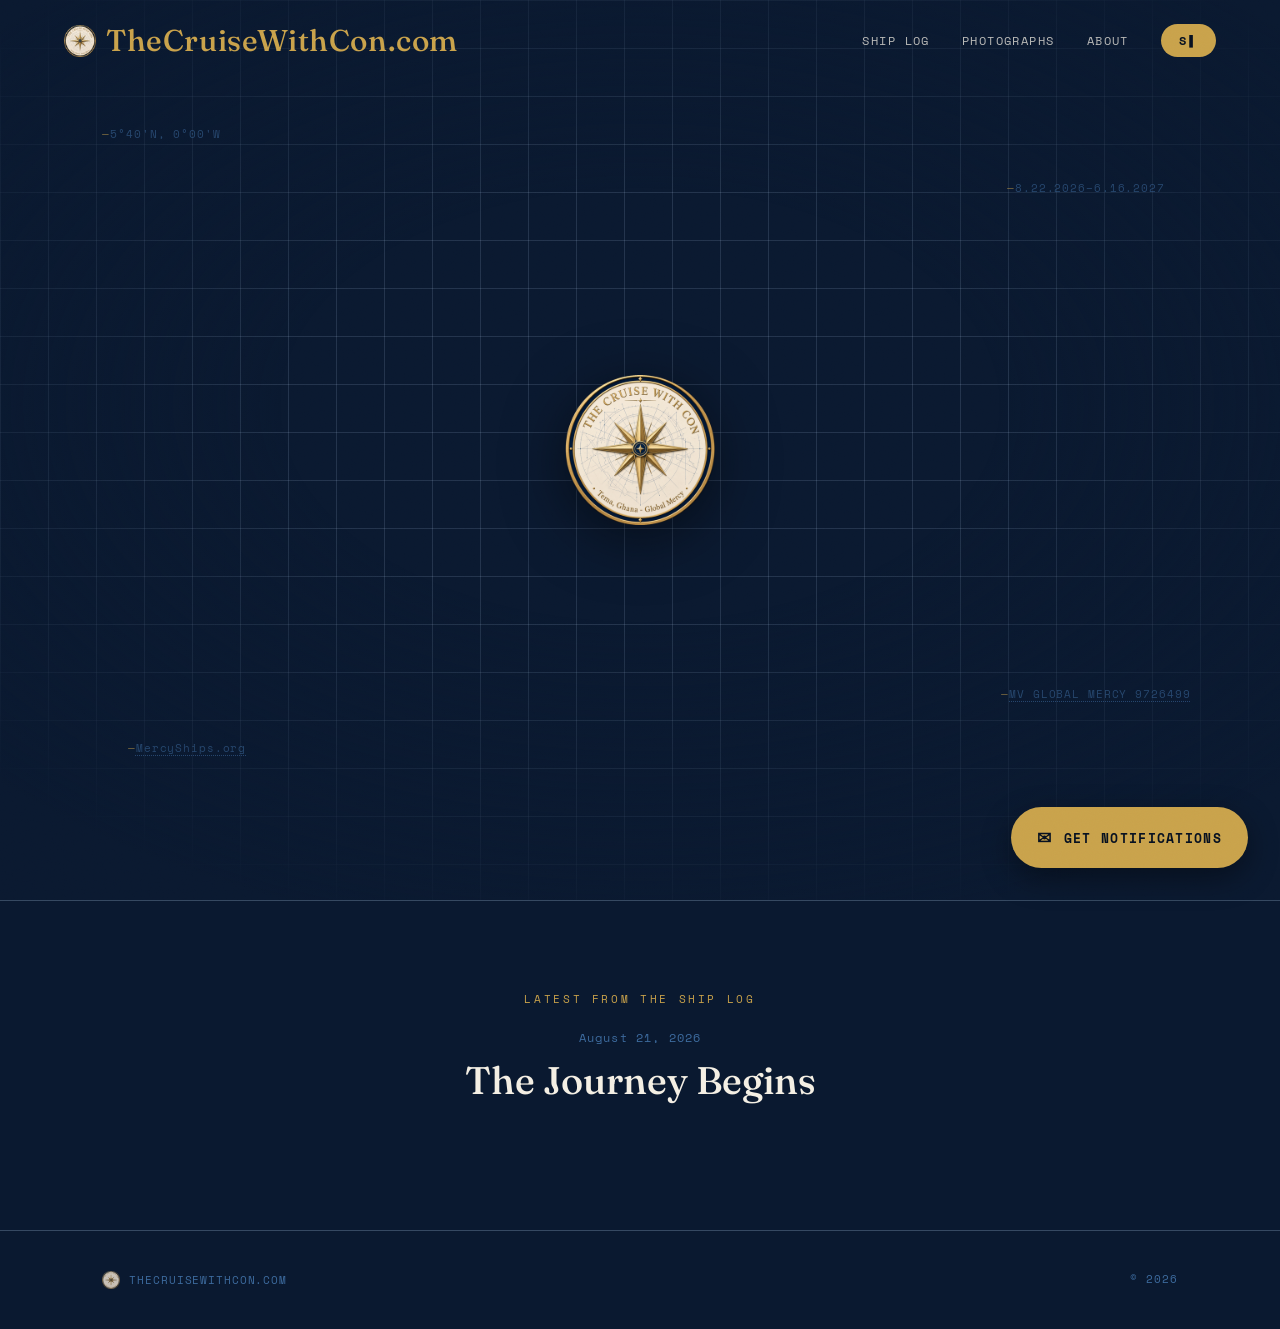
==== commit a52e5075: "Homepage logo swap, bigger/friendlier reading view, first real post - Homepage hero now shows the co" ====
--- a/index.html
+++ b/index.html
@@ -62,17 +62,19 @@
   .coord a:hover, .coord a:focus-visible { color: var(--gold-bright); }
   .hero-content { position: relative; z-index: 5; opacity: 0; animation: riseIn 1.4s ease forwards 1.4s; }
   @keyframes riseIn { from { opacity: 0; transform: translateY(18px); } to { opacity: 1; transform: translateY(0); } }
-  .welcome-blurb {
-    max-width: 620px; min-height: 7em; font-weight: 300; font-family: 'Spectral', serif;
-    font-size: clamp(1.05rem, 2vw, 1.3rem); line-height: 1.85; color: rgba(244, 239, 228, 0.9);
+  .hero-mark {
+    width: 150px;
+    height: 150px;
+    display: block;
+    margin: 0 auto;
+    filter: drop-shadow(0 12px 30px rgba(0,0,0,0.5));
   }
-  .welcome-blurb.typing::after {
+  @keyframes blinkCursor { 50% { opacity: 0; } }
+  nav .navlink.typing::after {
     content: "\258C";
     margin-left: 2px;
-    color: var(--gold-bright);
     animation: blinkCursor 0.9s steps(1) infinite;
   }
-  @keyframes blinkCursor { 50% { opacity: 0; } }
   .scroll-cue {
     position: absolute; bottom: 40px; left: 50%; transform: translateX(-50%);
     font-family: 'Space Mono', monospace; font-size: 10px; letter-spacing: 0.2em; text-transform: uppercase;
@@ -104,7 +106,7 @@
   <span class="coord coord-4"><a href="https://www.marinetraffic.com/ais/details/ships/imo:9726499" target="_blank" rel="noopener">MV GLOBAL MERCY 9726499</a></span>
 
   <div class="hero-content">
-    <p class="welcome-blurb" id="welcome-blurb" data-full-text="Thank you for taking interest in my year long mission to serve the people of Ghana with Mercy Ships. I will be using this site as a platform to document the journey, to reflect on what I am learning, to stay in touch with those who are supporting me, and to hopefully inspire others with the works of love that are happening in our world."></p>
+    <img src="images/compass-seal.png" alt="TheCruiseWithCon.com" class="hero-mark">
   </div>
 </section>
 
--- a/css/style.css
+++ b/css/style.css
@@ -374,12 +374,13 @@
 .book-overlay.open { opacity: 1; pointer-events: auto; }
 .book-3d {
   perspective: 2400px;
-  width: min(920px, 100%);
-  max-height: 86vh;
+  width: min(1000px, 96vw);
+  height: 94svh;
 }
 .book-inner {
   position: relative;
   width: 100%;
+  height: 100%;
   transform: scale(0.92);
   transition: transform 0.4s ease;
 }
@@ -389,10 +390,33 @@
   background-image: radial-gradient(ellipse 120% 60% at 50% 0%, rgba(255,255,255,0.5), transparent 60%);
   color: var(--ink-deep);
   border-radius: 4px;
-  padding: 56px clamp(26px, 5vw, 72px) 64px;
-  max-height: 86vh;
+  height: 100%;
   overflow-y: auto;
   box-shadow: 0 30px 70px rgba(0,0,0,0.5);
+}
+.book-page-topbar {
+  position: sticky;
+  top: 0;
+  z-index: 5;
+  padding: 18px clamp(26px, 5vw, 72px);
+  background: var(--paper);
+  border-bottom: 1px solid rgba(6,16,32,0.08);
+}
+.book-back {
+  border: none;
+  background: none;
+  cursor: pointer;
+  font-family: 'Space Mono', monospace;
+  font-size: 12px;
+  letter-spacing: 0.08em;
+  text-transform: uppercase;
+  color: rgba(6,16,32,0.55);
+  padding: 6px 2px;
+  transition: color 0.2s ease;
+}
+.book-back:hover, .book-back:focus-visible { color: var(--ink-deep); }
+.book-page-body {
+  padding: 8px clamp(26px, 5vw, 72px) 64px;
 }
 .book-cover {
   position: absolute;
@@ -444,22 +468,6 @@
   color: rgba(232,200,116,0.75);
   margin-top: 16px;
 }
-.book-close {
-  position: absolute;
-  top: -14px; right: -14px;
-  width: 38px; height: 38px;
-  border-radius: 50%;
-  border: none;
-  background: var(--gold);
-  color: var(--ink-deep);
-  font-size: 20px;
-  line-height: 1;
-  cursor: pointer;
-  z-index: 3;
-  transition: background 0.2s ease, transform 0.2s ease;
-}
-.book-close:hover { background: var(--gold-bright); transform: rotate(90deg); }
-
 /* ---- editorial reading spread (inside the open book) ---- */
 #book-page-content .page-kicker,
 #book-page-content .page-layout,
@@ -541,6 +549,9 @@
   margin-top: 34px;
   padding-top: 22px;
   border-top: 1px solid rgba(201,162,75,0.35);
+}
+.closing-text {
+  margin-top: 26px;
 }
 .prayer-marginalia .marginalia-label {
   display: block;
@@ -1168,8 +1179,8 @@
   .book-shelf-ledge { padding: 0 6vw 10vh; }
   .book-shelf-ledge .ledge-board { margin: 0 -20px; }
   .book-shelf-ledge::after { left: calc(6vw - 20px); right: calc(6vw - 20px); }
-  .book-page { padding: 34px 22px 44px; }
-  .book-close { top: -10px; right: -6px; }
+  .book-page-topbar { padding: 14px 20px; }
+  .book-page-body { padding: 8px 20px 44px; }
   .story-body p { padding-left: 14px; }
 
   footer { padding: 30px 6vw; font-size: 10px; }
